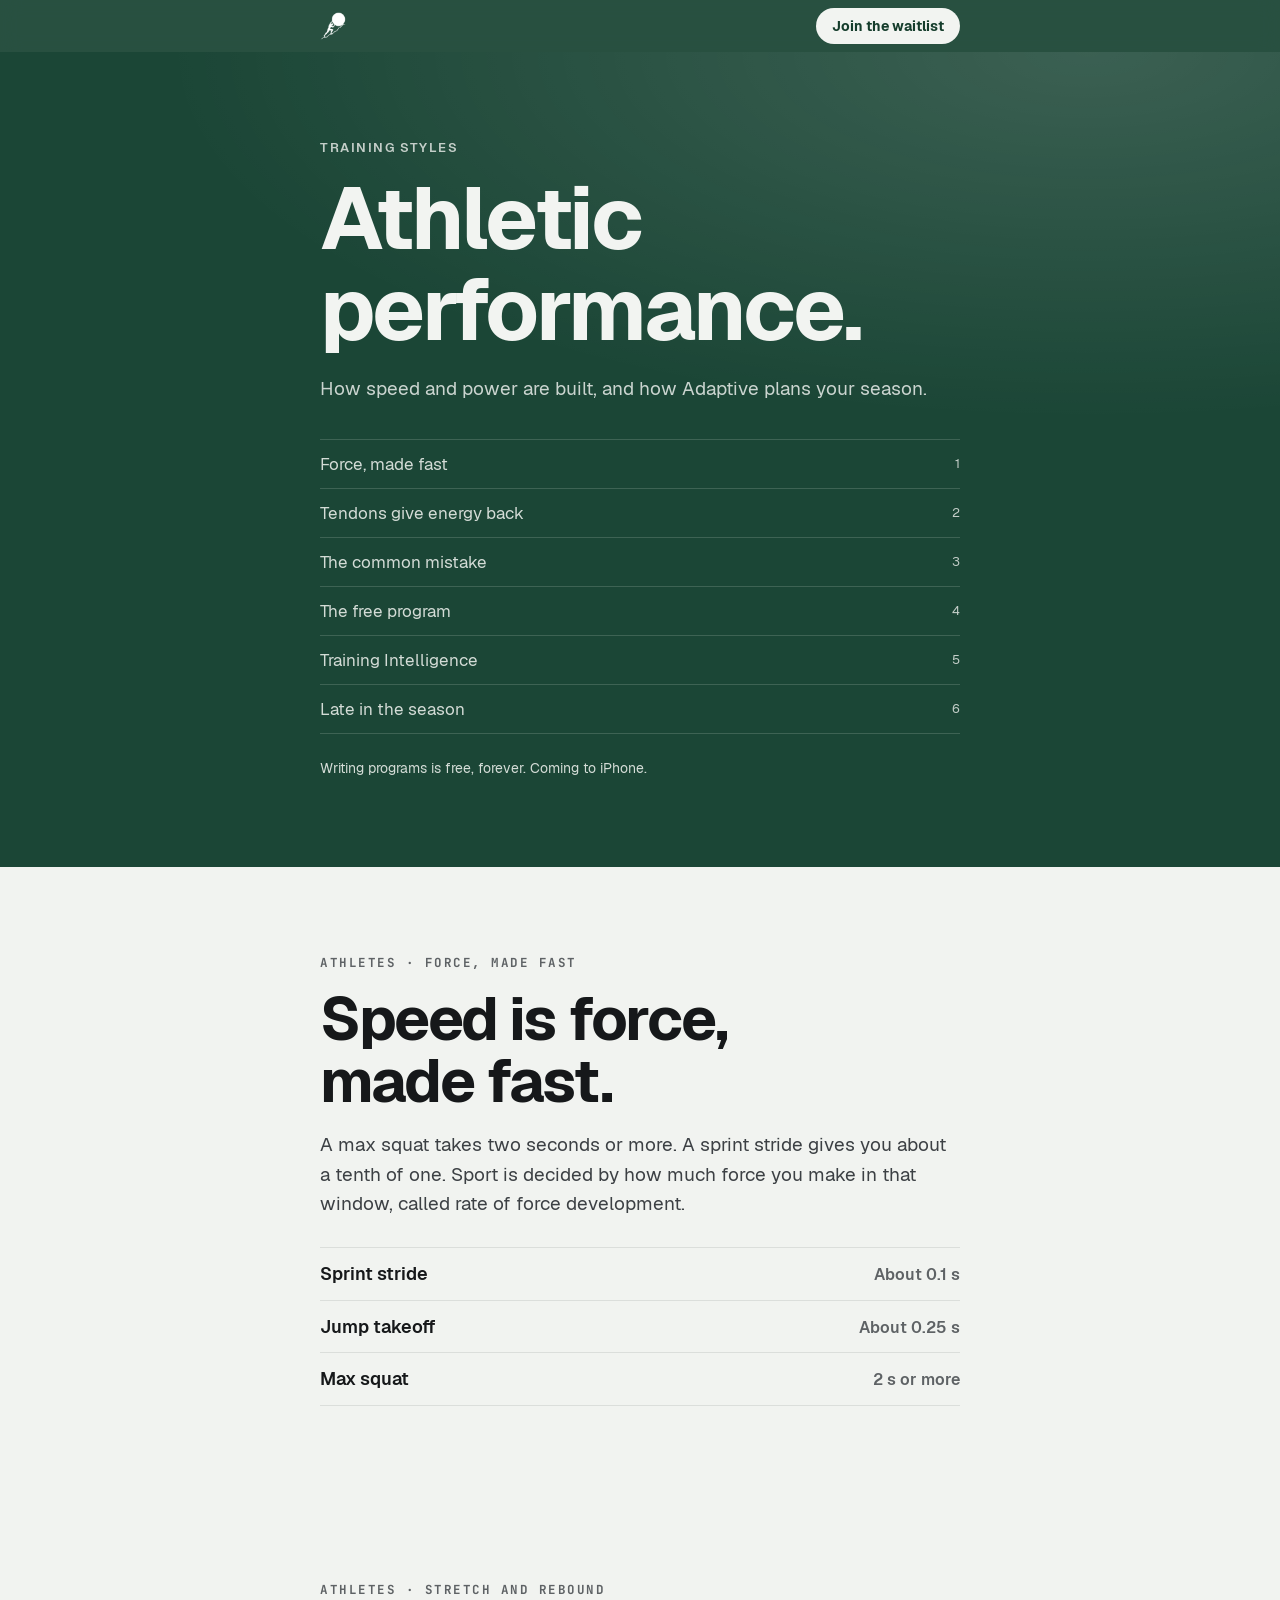
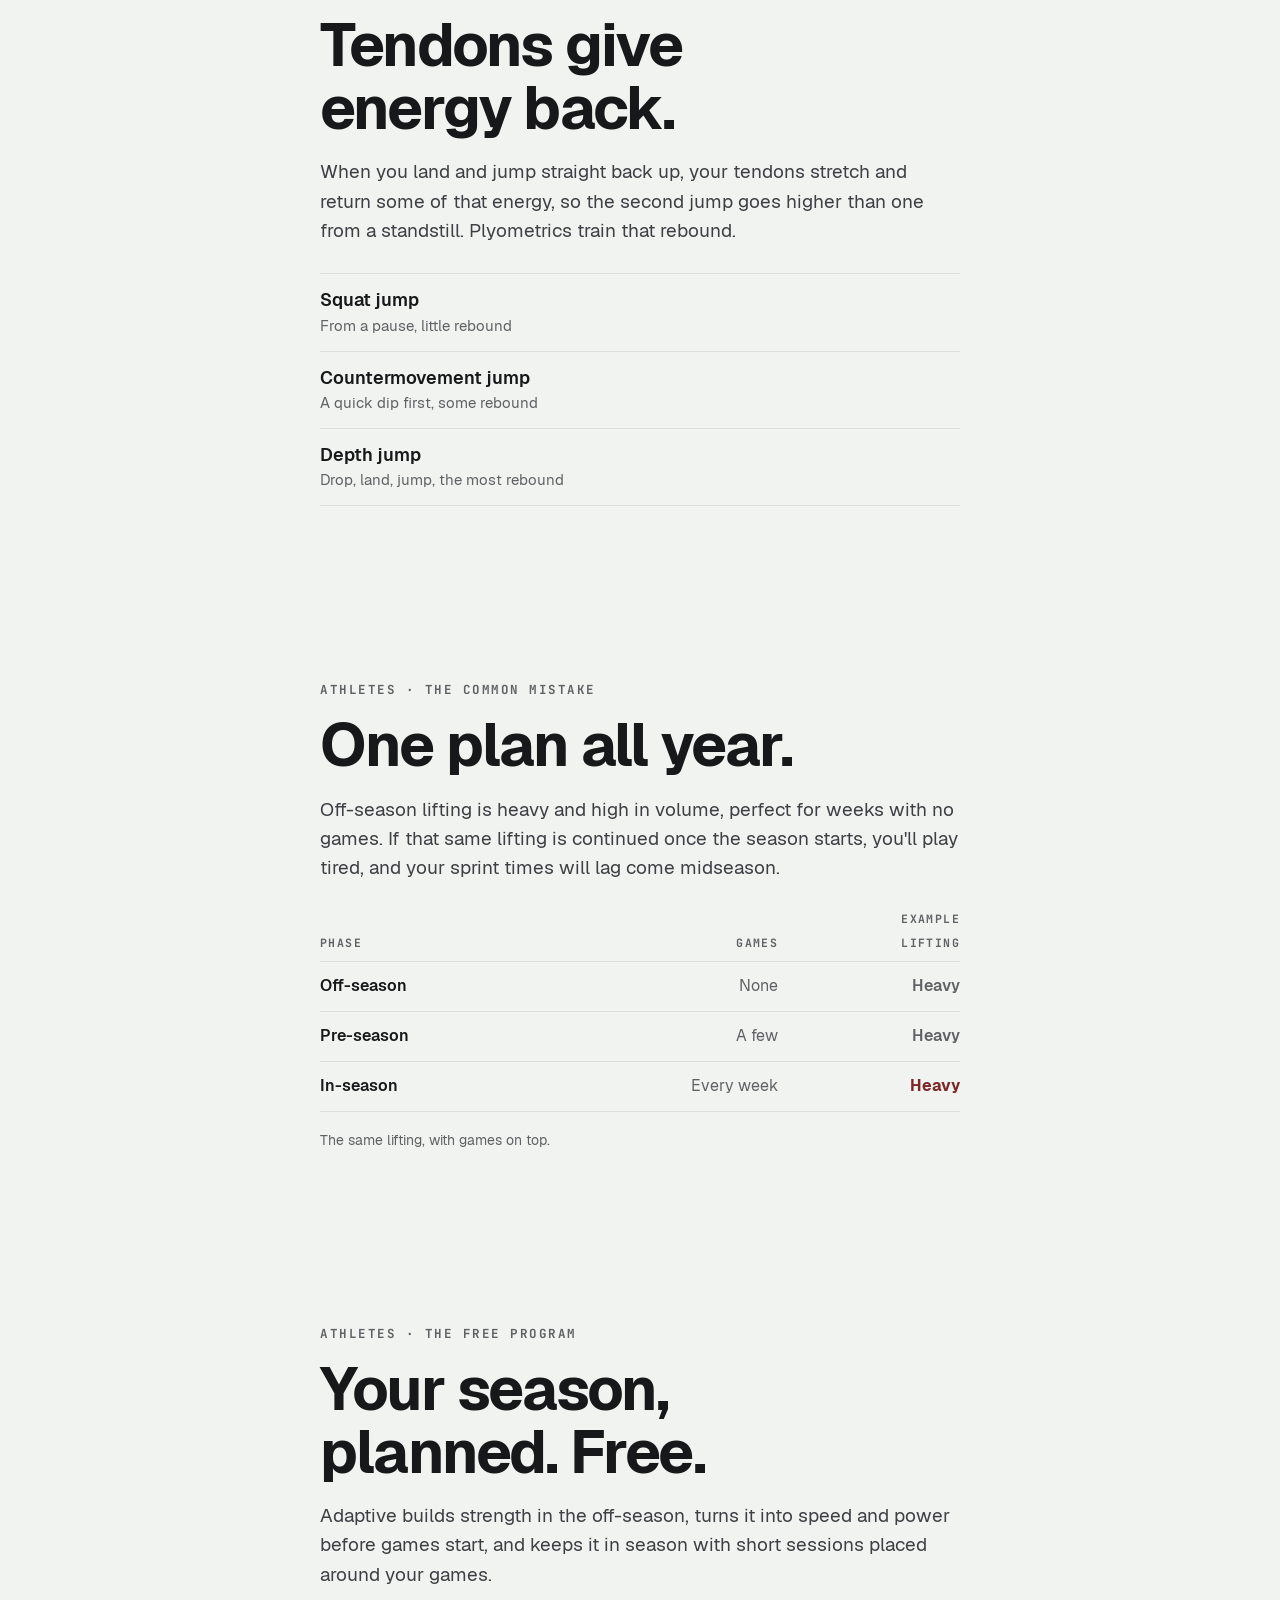
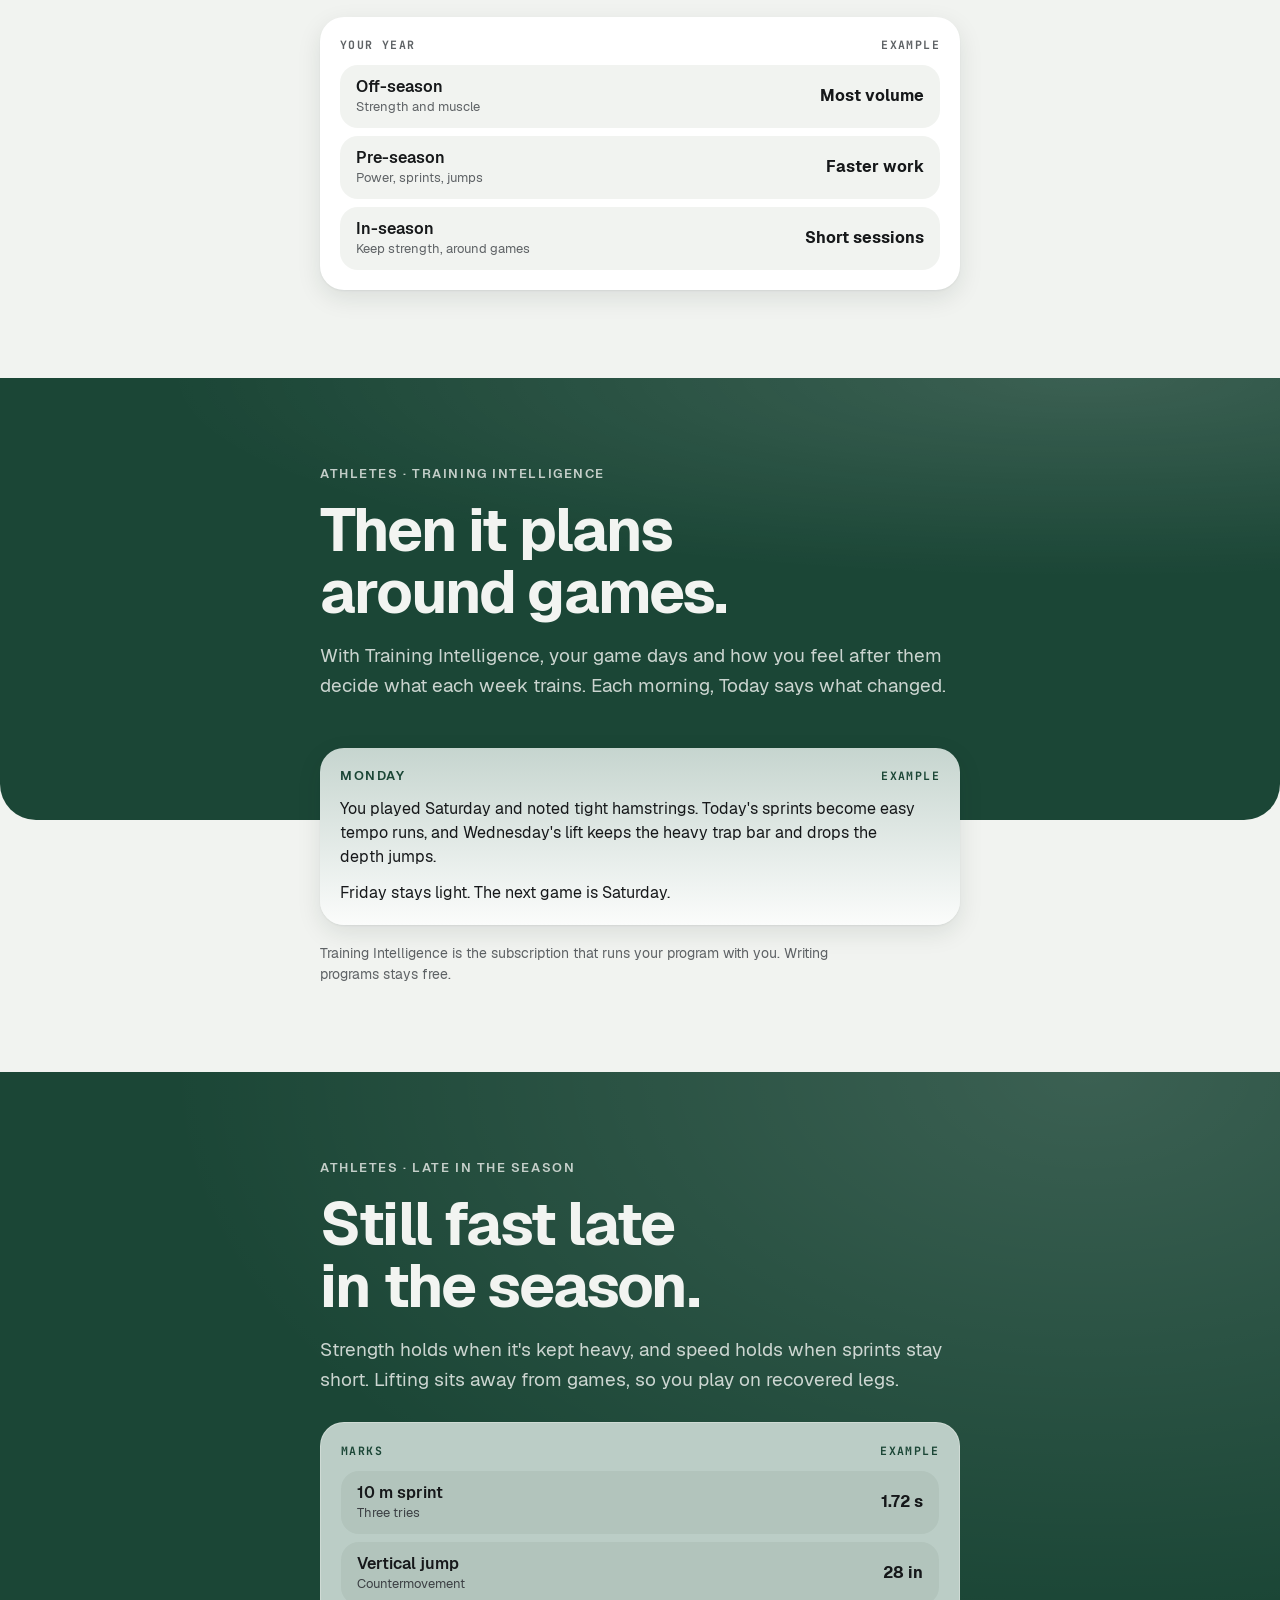
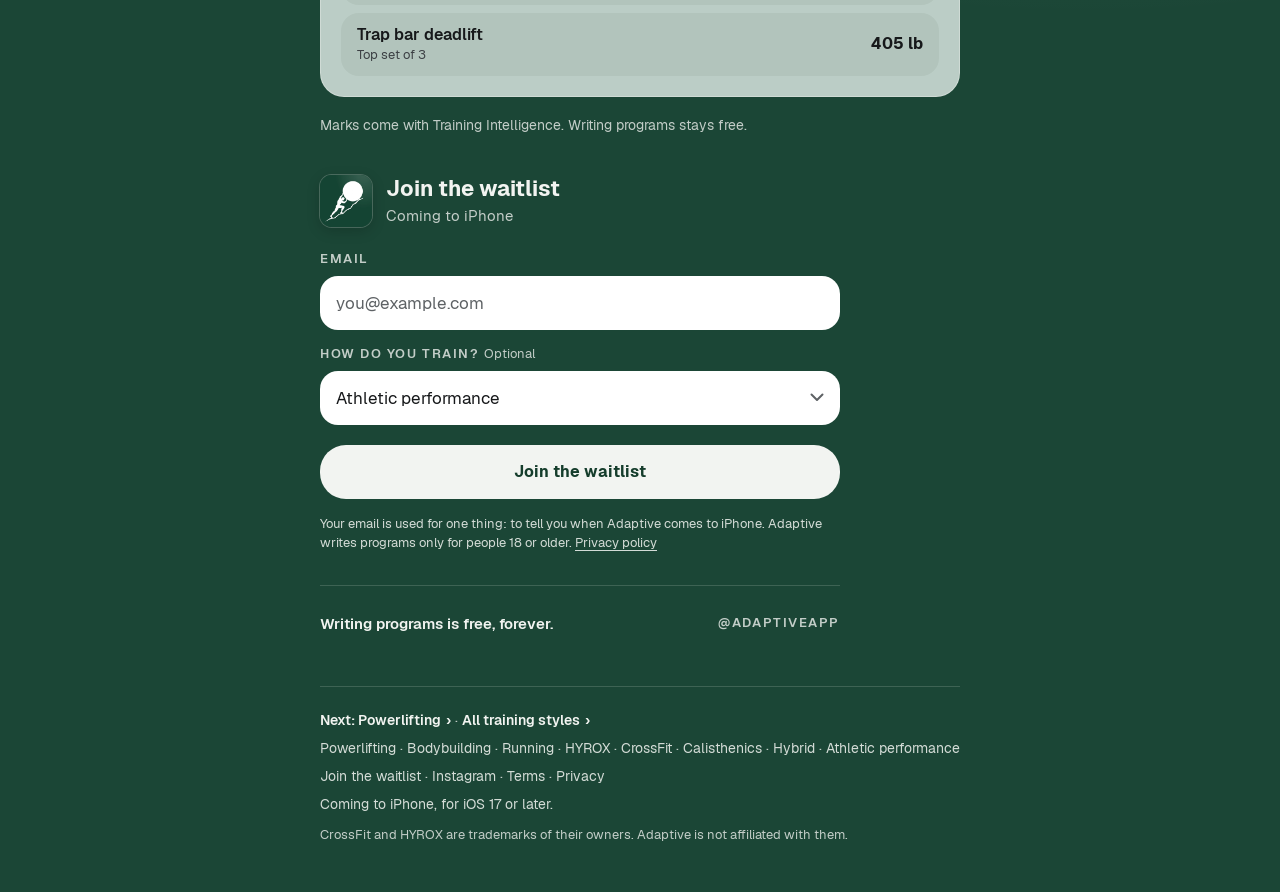
==== athletic-performance/index.html @ ba1a84c3 "Rebuild from the app repository" ====
<!doctype html>
<html lang="en">
<head>
<meta charset="utf-8">
<meta name="viewport" content="width=device-width, initial-scale=1">
<title>Athletic performance programs, written around you · Adaptive</title>
<meta name="description" content="How speed and power are built, and how Adaptive plans your season. Coming to iPhone.">
<meta name="robots" content="index,follow">
<link rel="canonical" href="https://maxcasella.github.io/adaptive/athletic-performance/">
<meta property="og:url" content="https://maxcasella.github.io/adaptive/athletic-performance/">
<meta name="theme-color" content="#1b4636">
<meta name="color-scheme" content="light">
<meta property="og:type" content="website">
<meta property="og:site_name" content="Adaptive">
<meta property="og:title" content="Athletic performance programs, written around you · Adaptive">
<meta property="og:description" content="How speed and power are built, and how Adaptive plans your season. Coming to iPhone.">
<meta property="og:image" content="https://maxcasella.github.io/adaptive/assets/og/adaptive-og.png">
<meta property="og:image:type" content="image/png">
<meta property="og:image:width" content="1200">
<meta property="og:image:height" content="630">
<meta property="og:image:alt" content="Adaptive. Elite training, built entirely around you.">
<meta name="twitter:card" content="summary_large_image">
<meta name="twitter:title" content="Athletic performance programs, written around you · Adaptive">
<meta name="twitter:description" content="How speed and power are built, and how Adaptive plans your season. Coming to iPhone.">
<meta name="twitter:image" content="https://maxcasella.github.io/adaptive/assets/og/adaptive-og.png">
<meta name="twitter:image:alt" content="Adaptive. Elite training, built entirely around you.">
<link rel="icon" href="../assets/icons/favicon.ico" sizes="32x32">
<link rel="icon" type="image/png" sizes="32x32" href="../assets/icons/favicon-32.png">
<link rel="icon" type="image/png" sizes="16x16" href="../assets/icons/favicon-16.png">
<link rel="apple-touch-icon" href="../assets/icons/apple-touch-icon.png">
<link rel="stylesheet" href="../styles.css">
<noscript><style>.wl{display:none}</style></noscript>
<script src="../form.js" defer></script>
</head>
<body class="style style-athletic-performance">
<a class="skip" href="#main">Skip to content</a>
<header class="bar"><div class="wrap bar-in"><a class="mark" href="../"><img src="../assets/logo/adaptive-mark-white.png" width="26" height="28" alt="Adaptive"></a><a class="pill-cta" data-cta href="#join">Join the waitlist</a></div></header>
<main id="main">
<section class="sec green intro" id="top"><div class="wrap">
<p class="eyebrow">Training styles</p>
<h1>Athletic performance.</h1>
<p class="lede">How speed and power are built, and how Adaptive plans your season.</p>
<nav aria-label="Chapters"><ol class="chapters" role="list"><li><a href="#c1"><span>Force, made fast</span><span class="n" aria-hidden="true">1</span></a></li><li><a href="#c2"><span>Tendons give energy back</span><span class="n" aria-hidden="true">2</span></a></li><li><a href="#c3"><span>The common mistake</span><span class="n" aria-hidden="true">3</span></a></li><li><a href="#c4"><span>The free program</span><span class="n" aria-hidden="true">4</span></a></li><li><a href="#c5"><span>Training Intelligence</span><span class="n" aria-hidden="true">5</span></a></li><li><a href="#c6"><span>Late in the season</span><span class="n" aria-hidden="true">6</span></a></li></ol></nav>
<p class="intro-free">Writing programs is free, forever. <span data-prelaunch>Coming to iPhone.</span></p>
</div></section>
<section class="sec field" id="c1"><div class="wrap"><p class="eyebrow">Athletes · Force, made fast</p>
<h2>Speed is force, made fast.</h2>
<p class="body">A max squat takes two seconds or more. A sprint stride gives you about a tenth of one. Sport is decided by how much force you make in that window, called rate of force development.</p>
<dl class="pairs"><div><dt>Sprint stride</dt><dd>About 0.1 s</dd></div><div><dt>Jump takeoff</dt><dd>About 0.25 s</dd></div><div><dt>Max squat</dt><dd>2 s or more</dd></div></dl></div></section>
<section class="sec field" id="c2"><div class="wrap"><p class="eyebrow">Athletes · Stretch and rebound</p>
<h2>Tendons give energy back.</h2>
<p class="body">When you land and jump straight back up, your tendons stretch and return some of that energy, so the second jump goes higher than one from a standstill. Plyometrics train that rebound.</p>
<ul class="ruled" role="list"><li><span class="t">Squat jump</span><span class="d">From a pause, little rebound</span></li><li><span class="t">Countermovement jump</span><span class="d">A quick dip first, some rebound</span></li><li><span class="t">Depth jump</span><span class="d">Drop, land, jump, the most rebound</span></li></ul></div></section>
<section class="sec field" id="c3"><div class="wrap"><p class="eyebrow">Athletes · The common mistake</p>
<h2>One plan all year.</h2>
<p class="body">Off-season lifting is heavy and high in volume, perfect for weeks with no games. If that same lifting is continued once the season starts, you&#x27;ll play tired, and your sprint times will lag come midseason.</p>
<div class="tagged"><div class="card-head"><span></span><span class="tag">Example</span></div><div class="table-wrap"><table class="rt"><thead><tr><th scope="col">Phase</th><th scope="col">Games</th><th scope="col">Lifting</th></tr></thead><tbody><tr><td>Off-season</td><td>None</td><td>Heavy</td></tr><tr><td>Pre-season</td><td>A few</td><td>Heavy</td></tr><tr><td>In-season</td><td>Every week</td><td><b class="r">Heavy</b></td></tr></tbody></table></div></div><p class="foot">The same lifting, with games on top.</p></div></section>
<section class="sec field" id="c4"><div class="wrap"><p class="eyebrow">Athletes · The free program</p>
<h2>Your season, planned. Free.</h2>
<p class="body">Adaptive builds strength in the off-season, turns it into speed and power before games start, and keeps it in season with short sessions placed around your games.</p>
<div class="card"><div class="card-head"><p class="label">Your year</p><span class="tag">Example</span></div><ul class="rows" role="list"><li class="row"><span class="rl"><span class="t">Off-season</span><span class="s">Strength and muscle</span></span><span class="rr"><span class="v">Most volume</span></span></li><li class="row"><span class="rl"><span class="t">Pre-season</span><span class="s">Power, sprints, jumps</span></span><span class="rr"><span class="v">Faster work</span></span></li><li class="row"><span class="rl"><span class="t">In-season</span><span class="s">Keep strength, around games</span></span><span class="rr"><span class="v">Short sessions</span></span></li></ul></div></div></section>
<section class="sec panel" id="c5"><div class="panel-top green"><div class="wrap"><p class="eyebrow">Athletes · Training Intelligence</p>
<h2>Then it plans around games.</h2>
<p class="body">With Training Intelligence, your game days and how you feel after them decide what each week trains. Each morning, Today says what changed.</p></div></div><div class="wrap"><div class="card memo straddle"><div class="card-head"><p class="day">Monday</p><span class="tag">Example</span></div><p>You played Saturday and noted tight hamstrings. Today&#x27;s sprints become easy tempo runs, and Wednesday&#x27;s lift keeps the heavy trap bar and drops the depth jumps.</p><p>Friday stays light. The next game is Saturday.</p></div><p class="foot">Training Intelligence is the subscription that runs your program with you. Writing programs stays free.</p></div></section>
<section class="sec green last" id="c6"><div class="wrap"><p class="eyebrow">Athletes · Late in the season</p>
<h2>Still fast late in the season.</h2>
<p class="body">Strength holds when it&#x27;s kept heavy, and speed holds when sprints stay short. Lifting sits away from games, so you play on recovered legs.</p>
<div class="card sage"><div class="card-head"><p class="label">Marks</p><span class="tag">Example</span></div><ul class="rows" role="list"><li class="row"><span class="rl"><span class="t">10 m sprint</span><span class="s">Three tries</span></span><span class="rr"><span class="v">1.72 s</span></span></li><li class="row"><span class="rl"><span class="t">Vertical jump</span><span class="s">Countermovement</span></span><span class="rr"><span class="v">28 in</span></span></li><li class="row"><span class="rl"><span class="t">Trap bar deadlift</span><span class="s">Top set of 3</span></span><span class="rr"><span class="v">405 lb</span></span></li></ul></div><p class="foot">Marks come with Training Intelligence. Writing programs stays free.</p>
<div class="join" id="join" data-join>
<div class="join-head" data-prelaunch><img src="../assets/icons/apple-touch-icon.png" width="52" height="52" alt="" class="app-icon" loading="lazy" decoding="async"><div><h3 class="join-title" id="wl-title">Join the waitlist</h3><p class="join-sub">Coming to iPhone</p></div></div><form class="wl" data-waitlist method="post" novalidate aria-labelledby="wl-title">
<div class="fld"><label for="wl-email">Email</label>
<input id="wl-email" name="email" type="email" required autocomplete="email" inputmode="email" autocapitalize="off" autocorrect="off" spellcheck="false" maxlength="254" enterkeyhint="go" placeholder="you@example.com" aria-describedby="wl-msg"></div>
<div class="fld"><label for="wl-style">How do you train? <span class="opt">Optional</span></label>
<select id="wl-style" name="style"><option value="">Pick one</option><option value="powerlifting">Powerlifting</option><option value="bodybuilding">Bodybuilding</option><option value="running">Running</option><option value="hyrox">HYROX</option><option value="crossfit">CrossFit</option><option value="calisthenics">Calisthenics</option><option value="hybrid">Hybrid</option><option value="athletic" selected>Athletic performance</option><option value="other">Something else</option></select></div>
<div class="hp" aria-hidden="true"><label for="wl-website">Leave this empty</label><input id="wl-website" name="website" type="text" tabindex="-1" autocomplete="off"></div>
<button type="submit" class="btn" disabled>Join the waitlist</button>
<p class="wl-msg" id="wl-msg" role="status" aria-live="polite" data-msg></p>
<p class="fine">Your email is used for one thing: to tell you when Adaptive comes to iPhone. Adaptive writes programs only for people 18 or older. <a href="https://maxcasella.github.io/adaptive-legal/privacy.html#the-waitlist">Privacy policy</a></p>
</form>
<noscript><p class="fine nojs">The waitlist needs JavaScript. Turn it on and reload to join.</p></noscript>
<div class="joined" data-joined hidden>
<h3 tabindex="-1">You&#x27;re on the waitlist.</h3>
<p>Adaptive will email <span data-joined-email></span> when it comes to iPhone.</p>
<button type="button" class="linkish" data-again>Use a different address</button>
<p>Follow along on Instagram, <a href="https://www.instagram.com/adaptiveapp/">@adaptiveapp</a>.</p>
</div>
<div class="join-close"><p>Writing programs is free, forever.</p><a href="https://www.instagram.com/adaptiveapp/">@adaptiveapp</a></div>
</div>
</div></section>
</main>
<footer class="site-foot"><div class="wrap"><p class="next"><a href="../powerlifting/">Next: Powerlifting <span class="chev" aria-hidden="true">›</span></a><span class="sep" aria-hidden="true"> · </span><a href="../#styles">All training styles <span class="chev" aria-hidden="true">›</span></a></p>
<nav aria-label="Training styles"><p><a href="../powerlifting/">Powerlifting</a><span class="sep" aria-hidden="true"> · </span><a href="../bodybuilding/">Bodybuilding</a><span class="sep" aria-hidden="true"> · </span><a href="../running/">Running</a><span class="sep" aria-hidden="true"> · </span><a href="../hyrox/">HYROX</a><span class="sep" aria-hidden="true"> · </span><a href="../crossfit/">CrossFit</a><span class="sep" aria-hidden="true"> · </span><a href="../calisthenics/">Calisthenics</a><span class="sep" aria-hidden="true"> · </span><a href="../hybrid/">Hybrid</a><span class="sep" aria-hidden="true"> · </span><a href="../athletic-performance/">Athletic performance</a></p></nav>
<p><a data-cta href="../waitlist/">Join the waitlist</a><span class="sep" aria-hidden="true"> · </span><a href="https://www.instagram.com/adaptiveapp/">Instagram</a><span class="sep" aria-hidden="true"> · </span><a href="https://maxcasella.github.io/adaptive-legal/terms.html">Terms</a><span class="sep" aria-hidden="true"> · </span><a href="https://maxcasella.github.io/adaptive-legal/privacy.html">Privacy</a></p>
<p data-prelaunch>Coming to iPhone, for iOS 17 or later.</p>
<p class="tm">CrossFit and HYROX are trademarks of their owners. Adaptive is not affiliated with them.</p></div></footer>
</body>
</html>
---- styles.css ----
/* Adaptive website. Tokens from the app's theme and the story highlights; one rule set per component. */

@font-face{font-family:"Geist";src:url("assets/fonts/Geist-Regular.woff") format("woff"),url("assets/fonts/Geist-Regular.ttf") format("truetype");font-weight:400;font-style:normal;font-display:swap}
@font-face{font-family:"Geist";src:url("assets/fonts/Geist-SemiBold.woff") format("woff"),url("assets/fonts/Geist-SemiBold.ttf") format("truetype");font-weight:600;font-style:normal;font-display:swap}
@font-face{font-family:"Geist";src:url("assets/fonts/Geist-Bold.woff") format("woff"),url("assets/fonts/Geist-Bold.ttf") format("truetype");font-weight:700;font-style:normal;font-display:swap}
@font-face{font-family:"JetBrains Mono";src:url("assets/fonts/JetBrainsMono-Bold.woff") format("woff"),url("assets/fonts/JetBrainsMono-Bold.ttf") format("truetype");font-weight:700;font-style:normal;font-display:swap}

:root{
  --green:#1b4636; --green-pressed:#153d2c; --green-pill-ink:#123d2c;
  --field:#f1f3f0; --card:#ffffff; --row:#f1f3f0;
  --ink-1:#16181a; --ink-2:#3c4044; --ink-3:#5e6265;
  --ink-4:#8a8f94;
  --ink-4-text:#7f8489;
  --red:#7a2828; --sage:#a9c2b4; --sage-card:#bbcdc6; --sage-row:#b2c4bc;
  --on-green:#f2f4f1; --on-green-sub:rgba(242,244,241,.86); --on-green-body:rgba(242,244,241,.82);
  --on-green-muted:rgba(242,244,241,.78); --rule-on-green:rgba(242,244,241,.16); --meter-off:rgba(242,244,241,.28);
  --rule:rgba(23,40,32,.10);
  --pill-sage:#cad4ce; --pill-sage-ink:#123d2c; --pill-gray:#dbdedb; --pill-gray-ink:#2c3034;
  --bar-gray:#d1d4d2; --stub:#e7e9e8; --memo-top:#c6d5cf; --memo-bottom:#fbfcfb;
  --shadow-card:0 1px 2px rgba(23,40,32,.06),0 8px 24px rgba(23,40,32,.10);
  --shadow-cta:0 6px 18px rgba(27,70,54,.35);
  --glow:radial-gradient(120% 75% at 85% 0%,rgba(255,255,255,.14) 0%,rgba(255,255,255,0) 60%);
  --font-sans:"Geist",ui-sans-serif,system-ui,-apple-system,"Helvetica Neue",Arial,sans-serif;
  --font-mono:"JetBrains Mono",ui-monospace,"SF Mono",Menlo,Consolas,monospace;
  --r-card:24px; --r-row:18px; --r-pill:15px; --r-btn:26px; --r-panel:36px; --r-tile:16px; --r-style:22px;
}

/* Base */
*,*::before,*::after{box-sizing:border-box}
html{background:var(--green);-webkit-text-size-adjust:100%;text-size-adjust:100%;scroll-padding-top:64px}
@media (prefers-reduced-motion:no-preference){html{scroll-behavior:smooth}}
body{margin:0;background:var(--field);color:var(--ink-2);font:400 17px/1.55 var(--font-sans);-webkit-font-smoothing:antialiased;-moz-osx-font-smoothing:grayscale}
img{display:block;max-width:100%;height:auto}
h1,h2,h3,p,ul,ol,dl,dd,figure{margin:0}
ul,ol{padding:0;list-style:none}
a{color:inherit;text-underline-offset:3px}
b,strong{font-weight:700}
button,input,select{font:inherit}
[hidden]{display:none !important}
:focus-visible{outline:2px solid var(--green);outline-offset:2px}
.green :focus-visible,.bar :focus-visible,.site-foot :focus-visible{outline-color:var(--on-green)}
.sr-only{position:absolute;width:1px;height:1px;padding:0;margin:-1px;overflow:hidden;clip:rect(0,0,0,0);white-space:nowrap;border:0}
.skip{position:absolute;left:12px;top:-60px;z-index:20;background:var(--on-green);color:var(--green-pressed);padding:10px 14px;border-radius:12px;font-weight:700;text-decoration:none}
.skip:focus{top:8px}
.wrap{max-width:680px;margin:0 auto;padding:0 20px}

/* Sections */
.sec{padding:56px 0}
.green{background:var(--glow),var(--green);color:var(--on-green)}
.field{background:var(--field)}
@media (min-width:900px){.sec{padding:88px 0}body{font-size:19px}}

/* Type */
h1{font:700 clamp(36px,11vw,88px)/1.04 var(--font-sans);letter-spacing:-.03em;color:var(--ink-1);text-wrap:balance;overflow-wrap:break-word}
h2,.closer{font:700 clamp(32px,8.6vw,60px)/1.04 var(--font-sans);letter-spacing:-.03em;color:var(--ink-1);text-wrap:balance;overflow-wrap:break-word}
.green h1,.green h2{color:var(--on-green)}
.eyebrow{display:block;font:700 12.5px/1.3 var(--font-mono);letter-spacing:.12em;text-transform:uppercase;color:var(--ink-3);margin-bottom:16px;text-wrap:balance}
.green .eyebrow{font:600 13px/1.3 var(--font-sans);letter-spacing:.12em;color:var(--on-green-muted)}
.body,.lede{max-width:34em;margin-top:18px;color:var(--ink-2);text-wrap:pretty}
.row .s,.ruled .d,.foot,.card-note,.memo p{text-wrap:pretty}
.green .body,.green .lede{color:var(--on-green-body)}
.panel-sub{margin-top:14px;font:600 clamp(18px,4.8vw,22px)/1.35 var(--font-sans);color:var(--on-green-sub)}
.foot{margin-top:18px;max-width:40em;font-size:14px;line-height:1.45;color:var(--ink-3)}
.foot + .foot{margin-top:8px}
.green .foot{color:var(--on-green-muted)}
.mute{color:var(--ink-4-text)}
.green .mute{color:var(--on-green-muted)}
.label{font:700 11.5px/1.35 var(--font-mono);letter-spacing:.12em;text-transform:uppercase;color:var(--ink-3);text-wrap:balance}
.label.sub{margin:16px 0 8px}
.chev{display:inline-block;margin-left:2px}

/* 1. Sticky bar */
.bar{position:sticky;top:0;z-index:10;height:52px;background:rgba(27,70,54,.94);-webkit-backdrop-filter:saturate(140%) blur(10px);backdrop-filter:saturate(140%) blur(10px);color:var(--on-green)}
.bar-in{height:100%;display:flex;align-items:center;justify-content:space-between}
.mark{display:inline-flex;align-items:center;min-height:44px;min-width:44px}
.mark img{height:28px;width:auto}
.pill-cta{display:inline-flex;align-items:center;height:36px;padding:0 16px;border-radius:18px;background:var(--on-green);color:var(--green-pressed);font:700 14px/1 var(--font-sans);text-decoration:none;white-space:nowrap}
.pill-cta:hover{background:#e3e8e4}
.pill-cta{transition:opacity .2s,visibility .2s}
.pill-cta.away{opacity:0;visibility:hidden}

/* 4. Hero and style intros */
.hero h1,.intro h1{margin-top:4px}
.meter{display:flex;gap:6px;margin-top:28px}
.meter i{flex:1;height:6px;border-radius:3px;background:var(--meter-off)}
.meter i:first-child{background:var(--on-green)}
.hero .lede{margin-top:24px}
.cta-row{display:flex;flex-wrap:wrap;align-items:center;gap:14px 18px;margin-top:28px}
.cta-note{font:600 15px/1.3 var(--font-sans);color:var(--on-green-muted)}
@media (min-width:420px){.cta-row .btn{width:auto;padding:0 32px}}
.intro-free{margin-top:24px;font-size:14px;line-height:1.5;color:var(--on-green-sub)}

/* 6. Chapter list */
.chapters{margin-top:36px;border-top:1px solid var(--rule-on-green)}
.chapters li{border-bottom:1px solid var(--rule-on-green)}
.chapters a{display:flex;align-items:center;justify-content:space-between;gap:16px;min-height:48px;padding:6px 0;text-decoration:none;color:var(--on-green-sub);font-size:17px;line-height:1.3}
.chapters a:hover span:first-child{text-decoration:underline}
.chapters .n{font-size:13px;color:var(--on-green-muted)}

/* 7. Panel */
.sec.panel{padding:0 0 56px;background:var(--field)}
.panel-top{border-radius:0 0 28px 28px;padding:56px 0 104px}
@media (min-width:600px){.panel-top{border-radius:0 0 36px 36px}}
@media (min-width:900px){.panel-top{padding:88px 0 120px}.sec.panel{padding-bottom:88px}}
.straddle{margin-top:-72px !important;position:relative}

/* 8. Screenshot frame */
.panel-top.has-phone{padding-bottom:0;overflow:hidden}
.phone-crop{height:380px;margin-top:32px;overflow:hidden}
.phone-crop img{width:300px;margin:0 auto;-webkit-mask-image:linear-gradient(90deg,transparent,#000 7%,#000 93%,transparent),linear-gradient(transparent,#000 3%);-webkit-mask-composite:source-in;mask-image:linear-gradient(90deg,transparent,#000 7%,#000 93%,transparent),linear-gradient(transparent,#000 3%);mask-composite:intersect}
@media (min-width:900px){.phone-crop{height:460px}.phone-crop img{width:360px}}

/* 9. Ruled list */
.ruled{margin-top:28px;border-top:1px solid var(--rule)}
.ruled li{padding:14px 0;border-bottom:1px solid var(--rule)}
.ruled .t{display:block;font:600 18px/1.3 var(--font-sans);color:var(--ink-1)}
.ruled .d{display:block;margin-top:3px;font-size:15px;line-height:1.45;color:var(--ink-3)}

/* 10. Ruled pairs */
.intake{margin-top:28px}
.intake .card-head{margin-bottom:10px}
.pairs{margin-top:28px;border-top:1px solid var(--rule)}
.intake .pairs{margin-top:0}
.pairs div{display:flex;flex-wrap:wrap;align-items:baseline;justify-content:space-between;gap:4px 16px;padding:14px 0;border-bottom:1px solid var(--rule)}
.pairs dt{font:600 18px/1.3 var(--font-sans);color:var(--ink-1)}
.pairs dd{margin-left:auto;font:600 16px/1.3 var(--font-sans);color:var(--ink-3);text-align:right}
.pairs .r{color:var(--red)}
.big{margin-top:8px;border-top:1px solid var(--rule)}
.big li{display:flex;flex-wrap:wrap;align-items:baseline;justify-content:space-between;gap:0 16px;padding:14px 0;border-bottom:1px solid var(--rule);font:700 clamp(22px,6vw,40px)/1.15 var(--font-sans);letter-spacing:-.02em}
.big .l{color:var(--ink-1)}
.big .m{margin-left:auto;color:var(--ink-4-text);text-align:right}
.however .body{margin-top:28px}

/* 11. Ruled table */
.tagged{margin-top:28px}
.tagged .card-head{margin-bottom:10px}
.tagged .table-wrap,.tagged .pairs{margin-top:0}
.table-wrap{margin-top:28px}
.rt{width:100%;border-collapse:collapse;font-size:16px;line-height:1.3}
.rt th{padding:0 0 10px;border-bottom:1px solid var(--rule);font:700 11.5px/1.3 var(--font-mono);letter-spacing:.12em;text-transform:uppercase;color:var(--ink-3);text-align:left;vertical-align:bottom}
.rt td{padding:14px 0;border-bottom:1px solid var(--rule);vertical-align:baseline}
.rt td:first-child{font-weight:600;color:var(--ink-1)}
.rt td:nth-child(2),.rt th:nth-child(2){text-align:right;color:var(--ink-3);padding-left:12px}
.rt td:last-child,.rt th:last-child{text-align:right;padding-left:16px;white-space:nowrap}
.rt td:last-child{font-weight:600;color:var(--ink-3)}
.rt .r{color:var(--red)}

/* 12. Data card */
.card{margin-top:28px;padding:16px;border-radius:var(--r-card);background:var(--card);box-shadow:var(--shadow-card);color:var(--ink-1)}
.card + .card{margin-top:14px}
@media (min-width:600px){.card{padding:20px}}
.card-head{display:flex;align-items:baseline;justify-content:space-between;gap:12px;margin-bottom:12px}
.tag{flex-shrink:0;font:700 11.5px/1.35 var(--font-mono);letter-spacing:.12em;text-transform:uppercase;color:var(--ink-3)}
.tag-text{font:400 13px/1.35 var(--font-sans);letter-spacing:0;text-transform:none}
.label-link{text-decoration:none;min-height:24px}
.label-link:hover{text-decoration:underline}
.rows{display:grid;gap:8px}
.row{display:flex;align-items:center;justify-content:space-between;gap:12px;min-height:60px;padding:12px 16px;border-radius:var(--r-row);background:var(--row)}
.rl,.rr{display:flex;flex-direction:column;min-width:0}
.rr{flex-shrink:0;align-items:flex-end;text-align:right}
.row .t{font:600 16px/1.3 var(--font-sans);color:var(--ink-1)}
.row .s{font-size:13px;line-height:1.4;color:var(--ink-3)}
.row .v{font:700 16px/1.3 var(--font-sans);color:var(--ink-1);white-space:nowrap}
.row .d{font-size:13px;line-height:1.4;color:var(--ink-3);white-space:nowrap}
.g{color:var(--green)}
.r{color:var(--red)}
.d .g{font-weight:700}
.card-note{margin-top:10px;font-size:14px;line-height:1.45;color:var(--ink-3)}
.card-title{font:700 22px/1.2 var(--font-sans);color:var(--ink-1)}
.card-title-sub{margin:2px 0 14px;font-size:14px;color:var(--ink-3)}
.note-box{margin-top:12px;padding:12px 14px;border-radius:14px;background:#e9ebe9;font-size:14px;line-height:1.45;color:var(--ink-2)}
.actions{display:flex;justify-content:space-between;gap:12px;margin-top:14px;font:600 15px/1.3 var(--font-sans);color:var(--ink-3)}
.hair{height:0;margin:16px 0;border:0;border-top:1px solid var(--rule)}
.review .pills{display:flex;flex-wrap:wrap;gap:6px}
.topset{font:700 18px/1.3 var(--font-sans);color:var(--ink-1)}
.words{padding:14px;border-radius:var(--r-row);background:var(--row);font-size:15px;line-height:1.45;color:var(--ink-3)}
.words.ink{color:var(--ink-1)}
.stats{display:grid;grid-template-columns:repeat(3,1fr);gap:8px}
.stats div:nth-child(2){text-align:center}
.stats div:last-child{text-align:right}
.stat{margin-top:4px;font:700 22px/1.2 var(--font-sans);color:var(--ink-1)}
.ask{margin:18px 0 10px;font:600 16px/1.3 var(--font-sans);color:var(--ink-1)}
.ti-line{margin-top:18px;max-width:34em;font:600 17px/1.45 var(--font-sans);color:var(--on-green)}

/* 13. Sage card */
.card.sage{background:var(--sage-card);border:1px solid rgba(242,244,241,.35);box-shadow:none}
.card.sage .row{background:var(--sage-row)}
.card.sage .label,.card.sage .tag{color:var(--green)}
.card.sage .s,.card.sage .d{color:var(--ink-2)}

/* 14. Memo card */
.card.memo{background:linear-gradient(var(--memo-top),var(--memo-bottom))}
.memo .day{font:600 13px/1.3 var(--font-sans);letter-spacing:.12em;text-transform:uppercase;color:var(--green)}
.memo .tag{color:var(--green)}
.memo p:not(.day){font-size:16px;line-height:1.5;color:var(--ink-1)}
.memo p + p{margin-top:12px}

/* 15. Pills */
.pill{display:inline-flex;align-items:center;height:27px;padding:0 12px;border-radius:var(--r-pill);font:600 13px/1 var(--font-sans);white-space:nowrap}
.pill.sage{background:var(--pill-sage);color:var(--pill-sage-ink)}
.pill.gray{background:var(--pill-gray);color:var(--pill-gray-ink)}
.pill.on{background:var(--green);color:var(--on-green)}
.day-row .dy{flex:0 0 44px;font:700 16px/1.3 var(--font-sans);color:var(--ink-1)}
.day-row .t{flex:1;font-weight:400}

/* 16. Bars */
.bars{--max:100;display:flex;align-items:flex-end;gap:4px;height:120px}
.bars i{flex:1;height:calc(var(--h) / var(--max) * 100%);border-radius:4px 4px 0 0;background:var(--bar-gray)}
.bars i.k{background:var(--green)}
.bars i.s{background:var(--sage)}
@media (max-width:399px){.bars{height:100px}}
.bars-cap{display:grid;grid-template-columns:1fr auto 1fr;gap:8px;margin-top:8px;font-size:12px;line-height:1.3;color:var(--ink-3)}
.bars-cap span:nth-child(2){text-align:center}
.bars-cap span:last-child{text-align:right}
.bars-cap .g{font-weight:600}

/* 17. Set bars */
.setbars{display:grid;gap:10px}
.setbars li{display:grid;grid-template-columns:96px 1fr 26px;align-items:center;gap:12px}
.setbars .nm{font-size:15px;color:var(--ink-1)}
.setbars .track{height:8px;border-radius:4px;background:var(--stub);overflow:hidden}
.setbars .track i{display:block;height:100%;width:calc(var(--n) / 20 * 100%);border-radius:4px;background:var(--green)}
.setbars b{text-align:right;color:var(--ink-1)}

/* 18. Week rows */
.weekrow + .weekrow{margin-top:16px;padding-top:16px;border-top:1px solid var(--rule)}
.wr-head{display:flex;align-items:baseline;justify-content:space-between;gap:12px}
.wr-v{font:700 16px/1.3 var(--font-sans);white-space:nowrap}
.wr-bars,.wr-days{display:grid;grid-template-columns:repeat(7,1fr);gap:6px}
.wr-bars{height:64px;align-items:end;margin-top:12px}
.wr-bars i{display:block;border-radius:4px 4px 0 0;background:var(--green)}
.wr-bars .tall{height:100%}
.wr-bars .half{height:55%}
.wr-bars .stub{height:8%;background:var(--stub)}
.wr-days{margin-top:6px;font-size:12px;color:var(--ink-3);text-align:center}

/* 19. Station grid */
.stations{display:grid;grid-template-columns:1fr 1fr;column-gap:20px;margin-top:28px;border-top:1px solid var(--rule)}
.stations li{display:grid;grid-template-columns:18px 1fr;align-content:start;padding:12px 0;border-bottom:1px solid var(--rule)}
.stations .num{grid-row:span 2;padding-top:3px;font-size:12px;color:var(--ink-3)}
.stations .nm{font:600 16px/1.3 var(--font-sans);color:var(--ink-1)}
.stations .dist{font-size:14px;color:var(--ink-3)}
.stations .faded .nm{font-weight:400;color:var(--ink-3)}

/* 21. Style cards */
.style-grid{display:grid;gap:12px;margin-top:28px}
@media (min-width:760px){.style-grid{grid-template-columns:1fr 1fr}}
.style-card{display:grid;grid-template-columns:56px 1fr auto;align-items:center;gap:14px;min-height:80px;height:100%;padding:12px 14px 12px 12px;border-radius:var(--r-style);background:var(--card);box-shadow:var(--shadow-card);text-decoration:none}
.style-card img{width:56px;height:56px;border-radius:var(--r-tile)}
.sc-text{display:flex;flex-direction:column;min-width:0}
.style-card .nm{font:700 19px/1.2 var(--font-sans);color:var(--ink-1)}
.style-card .in{margin-top:3px;font-size:14px;line-height:1.4;color:var(--ink-3)}
.style-card .chev{font-size:24px;line-height:1;color:var(--ink-3)}
.style-card:hover .nm{text-decoration:underline}

/* Four jobs */
.jobs{display:grid;gap:8px;margin-top:28px}
.job{display:grid;grid-template-columns:22px 1fr auto;align-items:center;gap:12px;padding:16px;border-radius:22px;background:var(--card);box-shadow:var(--shadow-card)}
.jn{font:700 20px/1 var(--font-sans);color:var(--ink-4)}
.jt{display:flex;flex-direction:column;min-width:0}
.job .t{font:700 17px/1.3 var(--font-sans);color:var(--ink-1)}
.job .s{margin-top:2px;font-size:14px;line-height:1.4;color:var(--ink-3)}
.jv{font:700 18px/1 var(--font-sans);color:var(--ink-1);white-space:nowrap}
.jv .was{margin-right:2px;font:400 13px/1 var(--font-sans);color:var(--ink-3)}
.ti-row{margin-top:28px;padding-top:20px;border-top:1px solid var(--rule)}
.ti-row .card-head{margin-bottom:0}
.ti-row-sub{margin-top:4px;font-size:16px;line-height:1.35;color:var(--ink-2)}
.closer{margin-top:40px}
.closer .mute{display:block}

/* 22. Buttons */
.btn{display:flex;align-items:center;justify-content:center;width:100%;max-width:420px;height:54px;padding:0 24px;border:0;border-radius:var(--r-btn);background:var(--green);color:var(--on-green);box-shadow:var(--shadow-cta);font:700 16px/1 var(--font-sans);text-decoration:none;cursor:pointer;-webkit-tap-highlight-color:transparent}
.btn:hover{background:var(--green-pressed)}
.green .btn{background:var(--on-green);color:var(--green-pressed);box-shadow:none}
.green .btn:hover{background:#e3e8e4}
.btn:disabled{cursor:progress;opacity:.75}

/* 23. Join block and form */
.join{max-width:520px;margin-top:40px}
.join-head{display:flex;align-items:center;gap:14px;margin-bottom:24px}
.app-icon{width:52px;height:52px;border-radius:22.4%;box-shadow:0 0 0 1px rgba(242,244,241,.22),0 4px 14px rgba(0,0,0,.18)}
.join-title{font:700 22px/1.2 var(--font-sans);color:var(--on-green)}
.join-sub{margin-top:2px;font-size:15px;color:var(--on-green-muted)}
.fld + .fld{margin-top:16px}
.wl label{display:block;margin-bottom:8px;font:600 13px/1.3 var(--font-sans);letter-spacing:.12em;text-transform:uppercase;color:var(--on-green-muted)}
.wl .opt{letter-spacing:0;text-transform:none;font-weight:400}
.wl input,.wl select{display:block;width:100%;height:54px;padding:0 16px;border:0;border-radius:var(--r-row);background:#fff;color:var(--ink-1);font:400 17px/1.2 var(--font-sans);-webkit-appearance:none;appearance:none}
.wl select{padding-right:44px;background:#fff url("data:image/svg+xml,%3Csvg xmlns='http://www.w3.org/2000/svg' width='14' height='9' viewBox='0 0 14 9'%3E%3Cpath d='M1.5 1.5l5.5 5.5 5.5-5.5' fill='none' stroke='%235e6265' stroke-width='2' stroke-linecap='round' stroke-linejoin='round'/%3E%3C/svg%3E") no-repeat right 16px center}
.wl input::placeholder{color:var(--ink-3);opacity:1}
.wl input[aria-invalid="true"]{box-shadow:inset 0 0 0 2px var(--red)}
.hp{position:absolute;left:-10000px;top:auto;width:1px;height:1px;overflow:hidden}
.wl .btn{margin-top:20px;max-width:none}
.wl-msg{margin-top:12px;padding:12px 14px;border-radius:var(--r-pill);background:var(--sage-card);font-size:15px;line-height:1.45;color:var(--ink-1)}
.wl-msg:empty{margin:0;padding:0;background:none}
.wl-msg[data-kind="error"]{color:var(--red)}
.fine{margin-top:16px;font-size:13px;line-height:1.45;color:var(--on-green-sub)}
.fine a{text-decoration:underline;padding:12px 0}
.fine.nojs{margin-top:24px;font-size:16px;line-height:1.5;color:var(--on-green-body)}
.joined h2,.joined h3{font:700 24px/1.2 var(--font-sans);letter-spacing:-.01em;color:var(--on-green)}
.joined h2:focus,.joined h3:focus{outline:none}
.joined p{margin-top:10px;color:var(--on-green-body)}
.joined [data-joined-email]{color:var(--on-green);font-weight:600;overflow-wrap:anywhere}
.linkish{display:inline-flex;align-items:center;min-height:44px;margin-top:6px;padding:0;border:0;background:none;color:var(--on-green);font:600 16px/1.2 var(--font-sans);text-decoration:underline;text-underline-offset:3px;cursor:pointer}
.join-close{display:flex;flex-wrap:wrap;align-items:center;justify-content:space-between;gap:8px 16px;margin-top:32px;padding-top:16px;border-top:1px solid var(--rule-on-green)}
.join-close p{font:600 15px/1.3 var(--font-sans);color:var(--on-green)}
.join-close a{display:inline-flex;align-items:center;min-height:44px;font:600 13px/1.3 var(--font-sans);letter-spacing:.12em;text-transform:uppercase;color:var(--on-green-muted);text-decoration:none}
.join-close a:hover{text-decoration:underline}

/* 24. Footer */
.site-foot{padding:0 0 48px;background:var(--green);color:var(--on-green-sub);font-size:14px;line-height:2}
.site-foot .wrap{position:relative;padding-top:20px}
.site-foot .wrap::before{content:"";position:absolute;left:20px;right:20px;top:0;border-top:1px solid var(--rule-on-green)}
.site-foot a,.solo-foot a,.more a,.nf-links a,.handle{text-decoration:none}
.site-foot a,.solo-foot a{padding:11px 0}
.site-foot a:hover,.solo-foot a:hover,.more a:hover,.nf-links a:hover,.handle:hover{text-decoration:underline}
.site-foot .next a{color:var(--on-green);font-weight:600}
.sep{color:var(--on-green-muted)}
.sec.last{padding-bottom:40px}
.site-foot .tm{margin-top:8px;font-size:12.5px;line-height:1.5;color:var(--on-green-muted)}

/* Waitlist page and 404 */
.solo-page{background:var(--green)}
.solo{min-height:100vh;min-height:100svh}
.solo-in{display:flex;flex-direction:column;min-height:100vh;min-height:100svh;padding-top:12px;padding-bottom:28px}
.solo-top{display:flex;align-items:center;justify-content:space-between;margin-bottom:36px}
.handle{display:inline-flex;align-items:center;min-height:44px;font:600 13px/1.3 var(--font-sans);letter-spacing:.12em;text-transform:uppercase;color:var(--on-green-muted)}
.solo main{flex:1}
.solo h1:focus{outline:none}
.solo .join{margin-top:32px}
.more{margin-top:28px;font:600 16px/1.4 var(--font-sans);color:var(--on-green)}
.more a{display:inline-flex;align-items:center;min-height:44px}
.nf-links{margin-top:20px;font:600 18px/1.4 var(--font-sans);color:var(--on-green)}
.nf-links a{display:inline-flex;align-items:center;min-height:44px}
.solo-foot{margin-top:40px;padding-top:16px;border-top:1px solid var(--rule-on-green);font-size:14px;line-height:2;color:var(--on-green-sub)}
@media (min-width:900px){.solo-in{padding-top:24px}.solo-top{margin-bottom:64px}}
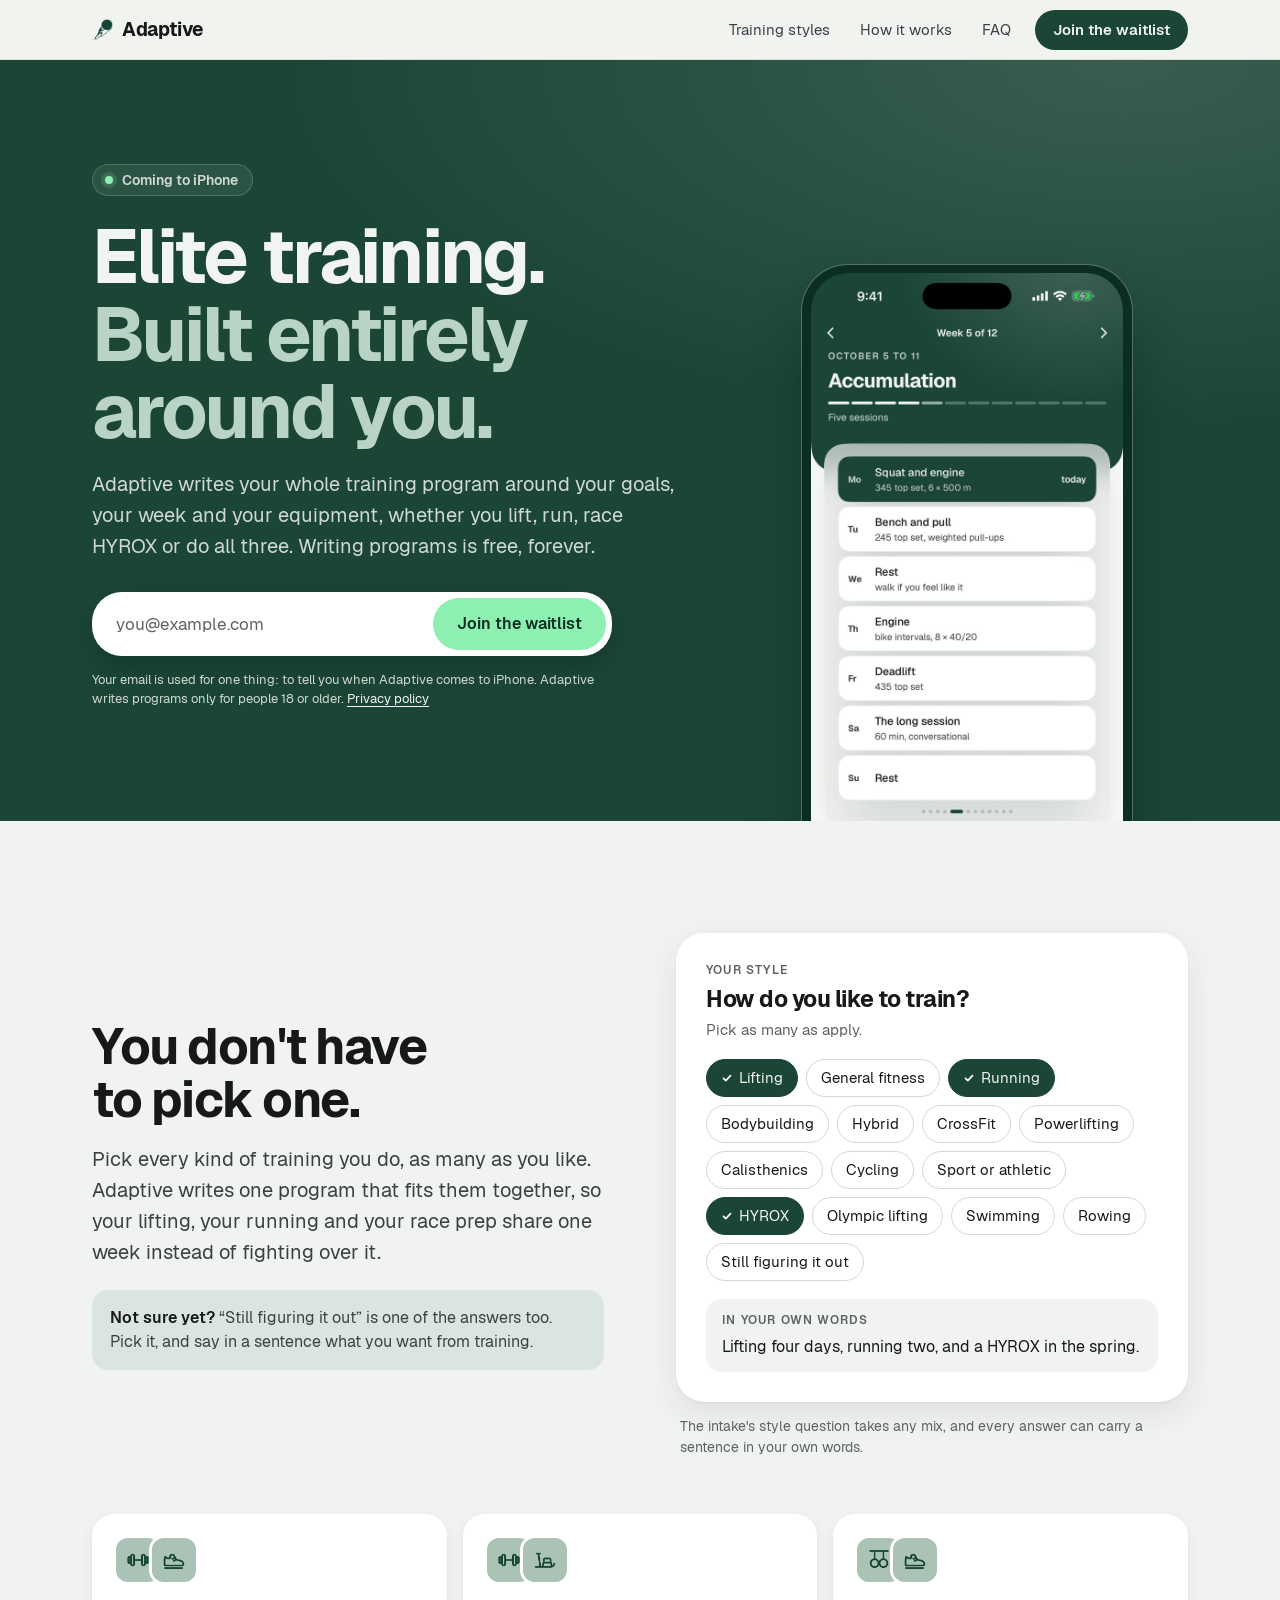
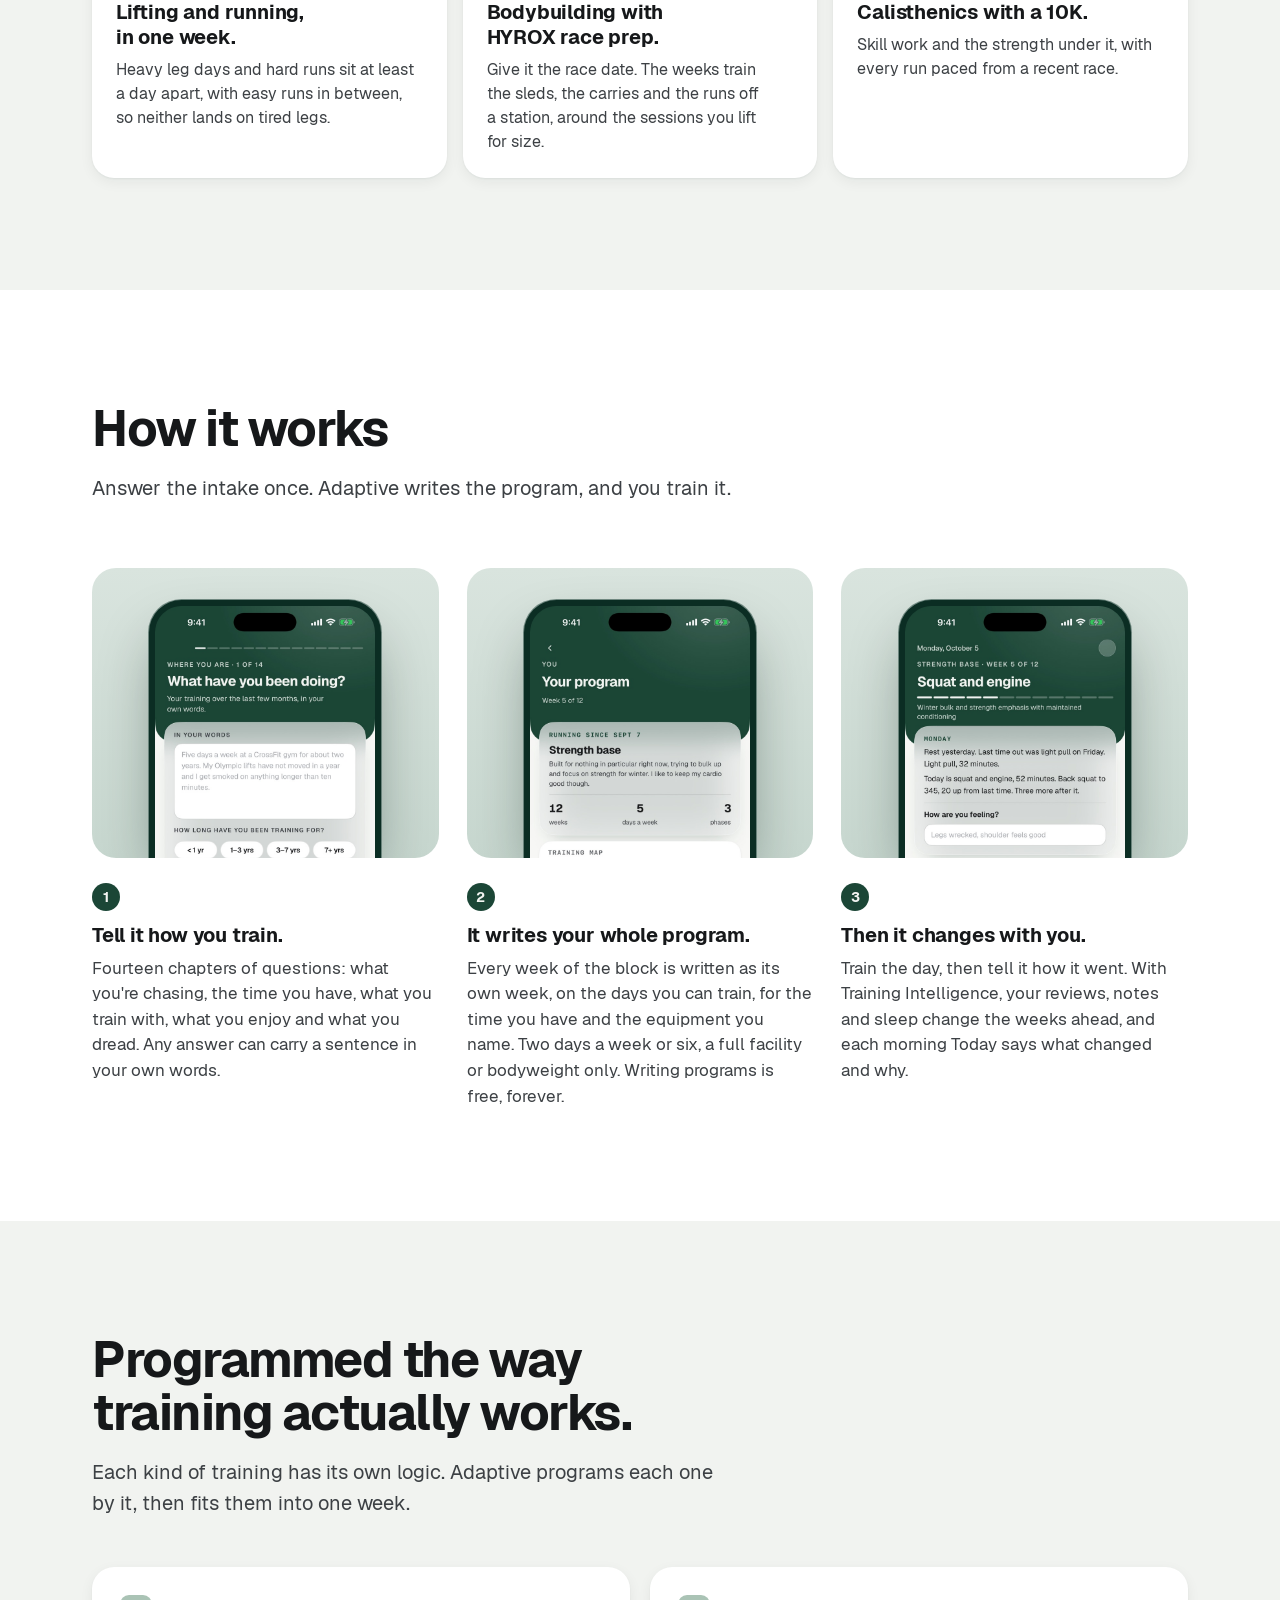
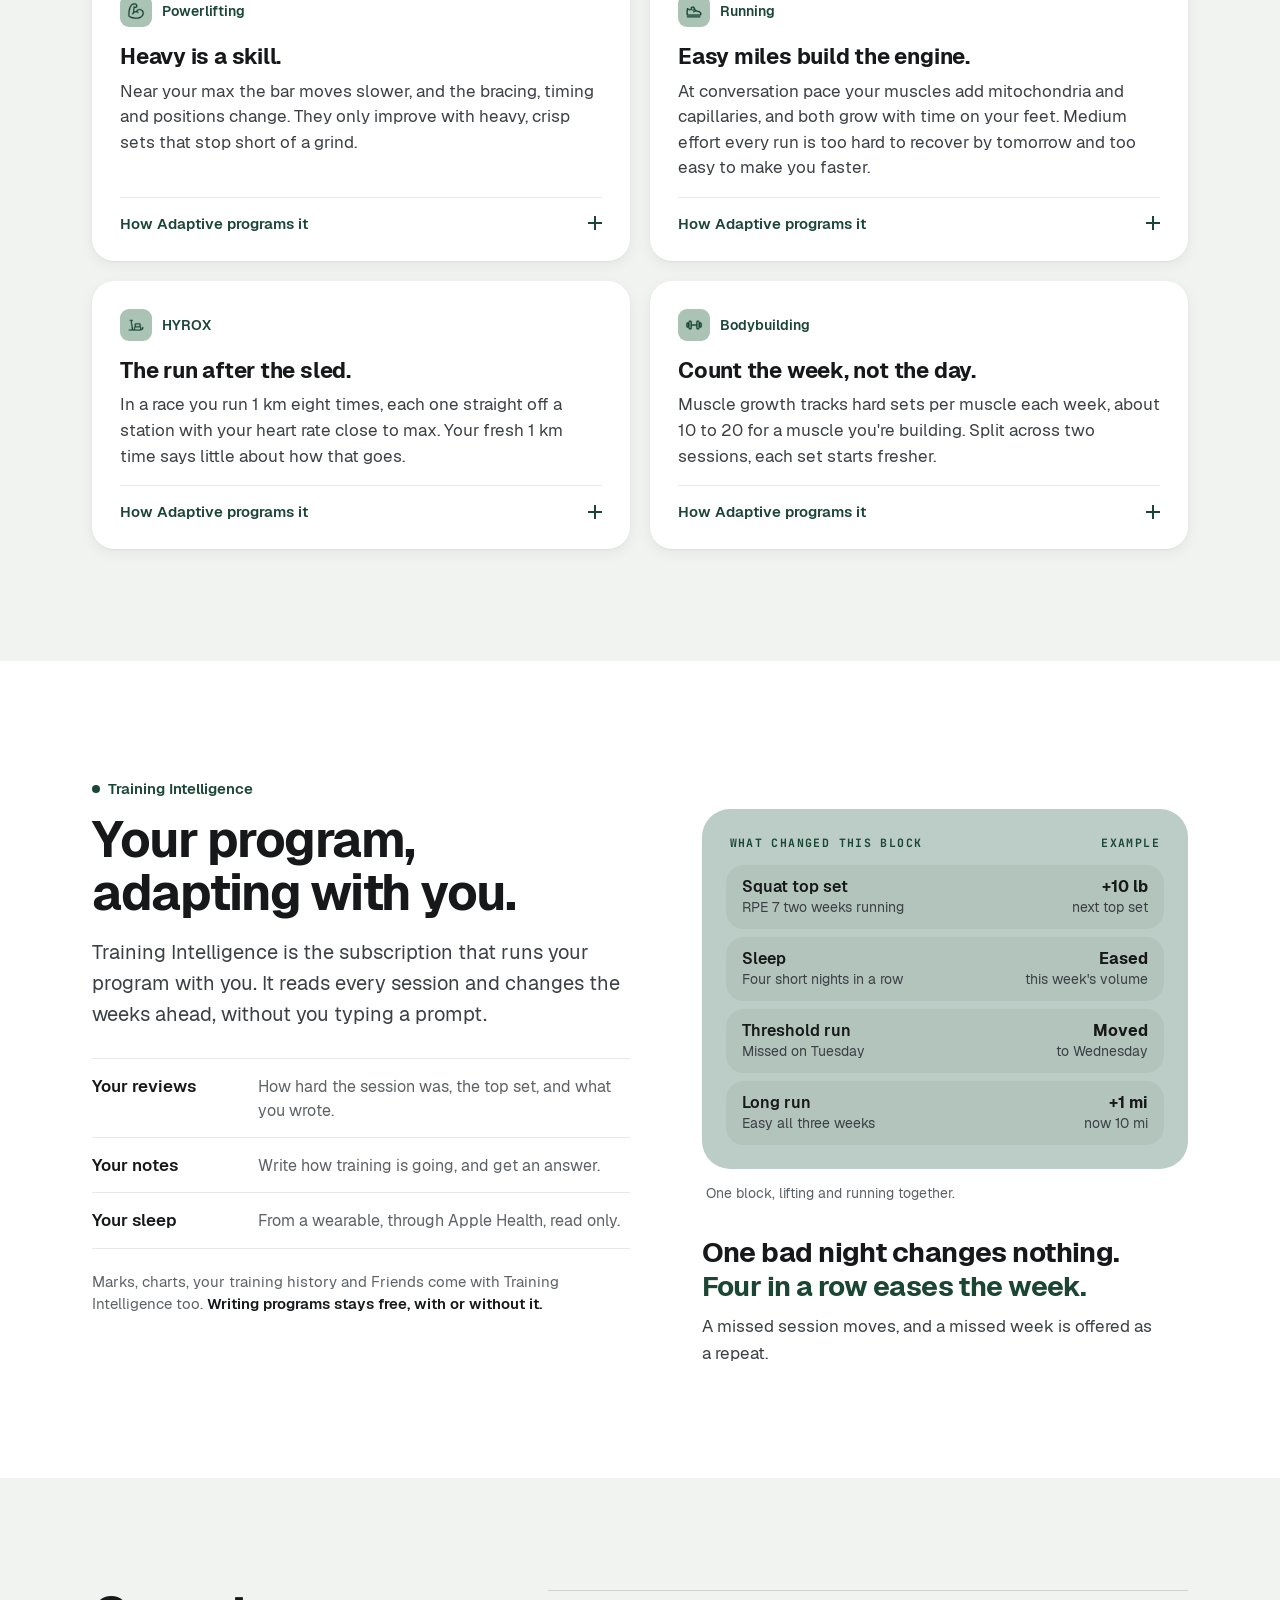
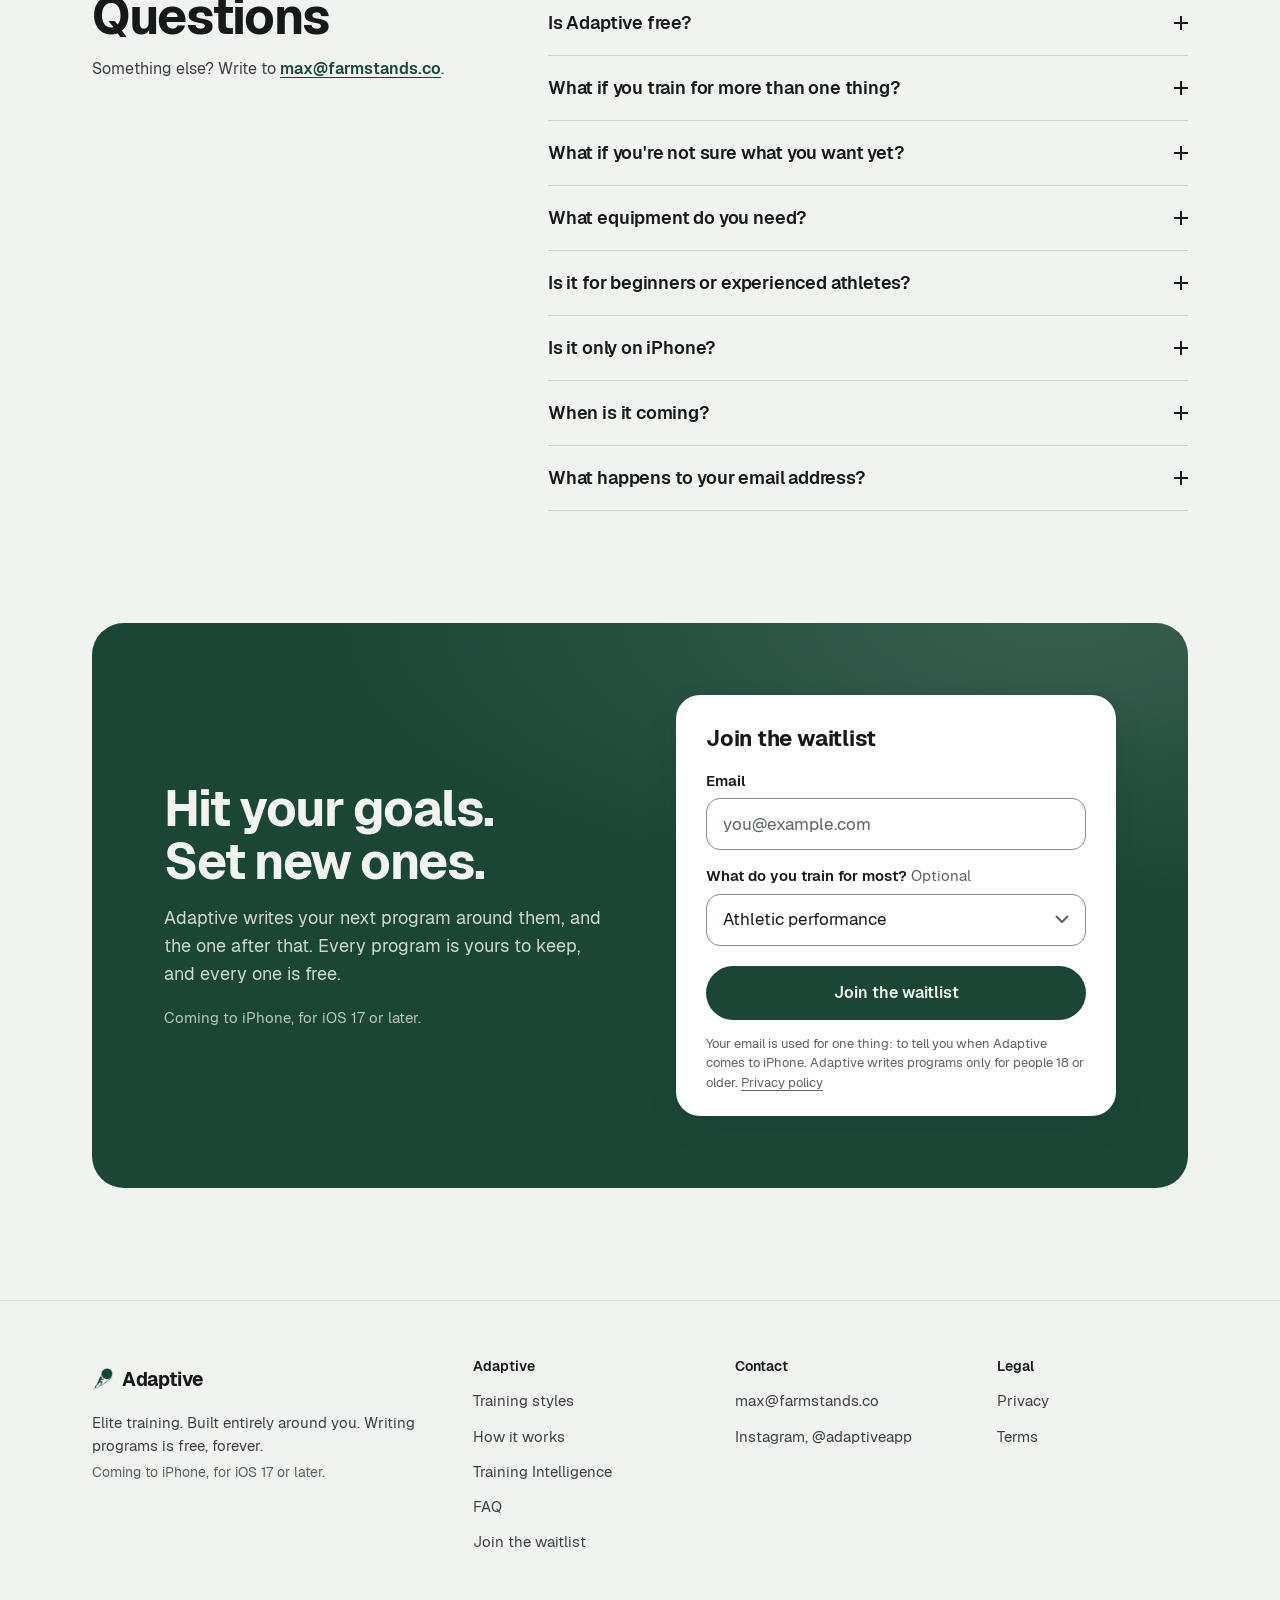
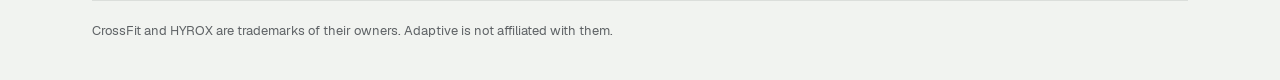
==== commit db5647bc: "Rebuild from the app repository" ====
--- a/athletic-performance/index.html
+++ b/athletic-performance/index.html
@@ -3,26 +3,28 @@
 <head>
 <meta charset="utf-8">
 <meta name="viewport" content="width=device-width, initial-scale=1">
-<title>Athletic performance programs, written around you · Adaptive</title>
-<meta name="description" content="How speed and power are built, and how Adaptive plans your season. Coming to iPhone.">
-<meta name="robots" content="index,follow">
-<link rel="canonical" href="https://maxcasella.github.io/adaptive/athletic-performance/">
-<meta property="og:url" content="https://maxcasella.github.io/adaptive/athletic-performance/">
+<script>(function(){var q=new URLSearchParams(location.search);if(!q.has("style"))q.set("style","athletic");location.replace("../?"+q.toString()+"#range");})();</script>
+<meta http-equiv="refresh" content="0; url=../#range">
+<title>Training styles · Adaptive</title>
+<meta name="description" content="Adaptive writes one training program around you, for any mix of training you do.">
+<meta name="robots" content="noindex,follow">
+<link rel="canonical" href="https://tryadaptive.app/">
+<meta property="og:url" content="https://tryadaptive.app/">
 <meta name="theme-color" content="#1b4636">
 <meta name="color-scheme" content="light">
 <meta property="og:type" content="website">
 <meta property="og:site_name" content="Adaptive">
-<meta property="og:title" content="Athletic performance programs, written around you · Adaptive">
-<meta property="og:description" content="How speed and power are built, and how Adaptive plans your season. Coming to iPhone.">
-<meta property="og:image" content="https://maxcasella.github.io/adaptive/assets/og/adaptive-og.png">
+<meta property="og:title" content="Training styles · Adaptive">
+<meta property="og:description" content="Adaptive writes one training program around you, for any mix of training you do.">
+<meta property="og:image" content="https://tryadaptive.app/assets/og/adaptive-og.png">
 <meta property="og:image:type" content="image/png">
 <meta property="og:image:width" content="1200">
 <meta property="og:image:height" content="630">
 <meta property="og:image:alt" content="Adaptive. Elite training, built entirely around you.">
 <meta name="twitter:card" content="summary_large_image">
-<meta name="twitter:title" content="Athletic performance programs, written around you · Adaptive">
-<meta name="twitter:description" content="How speed and power are built, and how Adaptive plans your season. Coming to iPhone.">
-<meta name="twitter:image" content="https://maxcasella.github.io/adaptive/assets/og/adaptive-og.png">
+<meta name="twitter:title" content="Training styles · Adaptive">
+<meta name="twitter:description" content="Adaptive writes one training program around you, for any mix of training you do.">
+<meta name="twitter:image" content="https://tryadaptive.app/assets/og/adaptive-og.png">
 <meta name="twitter:image:alt" content="Adaptive. Elite training, built entirely around you.">
 <link rel="icon" href="../assets/icons/favicon.ico" sizes="32x32">
 <link rel="icon" type="image/png" sizes="32x32" href="../assets/icons/favicon-32.png">
@@ -32,66 +34,18 @@
 <noscript><style>.wl{display:none}</style></noscript>
 <script src="../form.js" defer></script>
 </head>
-<body class="style style-athletic-performance">
+<body class="solo-page">
 <a class="skip" href="#main">Skip to content</a>
-<header class="bar"><div class="wrap bar-in"><a class="mark" href="../"><img src="../assets/logo/adaptive-mark-white.png" width="26" height="28" alt="Adaptive"></a><a class="pill-cta" data-cta href="#join">Join the waitlist</a></div></header>
-<main id="main">
-<section class="sec green intro" id="top"><div class="wrap">
-<p class="eyebrow">Training styles</p>
-<h1>Athletic performance.</h1>
-<p class="lede">How speed and power are built, and how Adaptive plans your season.</p>
-<nav aria-label="Chapters"><ol class="chapters" role="list"><li><a href="#c1"><span>Force, made fast</span><span class="n" aria-hidden="true">1</span></a></li><li><a href="#c2"><span>Tendons give energy back</span><span class="n" aria-hidden="true">2</span></a></li><li><a href="#c3"><span>The common mistake</span><span class="n" aria-hidden="true">3</span></a></li><li><a href="#c4"><span>The free program</span><span class="n" aria-hidden="true">4</span></a></li><li><a href="#c5"><span>Training Intelligence</span><span class="n" aria-hidden="true">5</span></a></li><li><a href="#c6"><span>Late in the season</span><span class="n" aria-hidden="true">6</span></a></li></ol></nav>
-<p class="intro-free">Writing programs is free, forever. <span data-prelaunch>Coming to iPhone.</span></p>
-</div></section>
-<section class="sec field" id="c1"><div class="wrap"><p class="eyebrow">Athletes · Force, made fast</p>
-<h2>Speed is force, made fast.</h2>
-<p class="body">A max squat takes two seconds or more. A sprint stride gives you about a tenth of one. Sport is decided by how much force you make in that window, called rate of force development.</p>
-<dl class="pairs"><div><dt>Sprint stride</dt><dd>About 0.1 s</dd></div><div><dt>Jump takeoff</dt><dd>About 0.25 s</dd></div><div><dt>Max squat</dt><dd>2 s or more</dd></div></dl></div></section>
-<section class="sec field" id="c2"><div class="wrap"><p class="eyebrow">Athletes · Stretch and rebound</p>
-<h2>Tendons give energy back.</h2>
-<p class="body">When you land and jump straight back up, your tendons stretch and return some of that energy, so the second jump goes higher than one from a standstill. Plyometrics train that rebound.</p>
-<ul class="ruled" role="list"><li><span class="t">Squat jump</span><span class="d">From a pause, little rebound</span></li><li><span class="t">Countermovement jump</span><span class="d">A quick dip first, some rebound</span></li><li><span class="t">Depth jump</span><span class="d">Drop, land, jump, the most rebound</span></li></ul></div></section>
-<section class="sec field" id="c3"><div class="wrap"><p class="eyebrow">Athletes · The common mistake</p>
-<h2>One plan all year.</h2>
-<p class="body">Off-season lifting is heavy and high in volume, perfect for weeks with no games. If that same lifting is continued once the season starts, you&#x27;ll play tired, and your sprint times will lag come midseason.</p>
-<div class="tagged"><div class="card-head"><span></span><span class="tag">Example</span></div><div class="table-wrap"><table class="rt"><thead><tr><th scope="col">Phase</th><th scope="col">Games</th><th scope="col">Lifting</th></tr></thead><tbody><tr><td>Off-season</td><td>None</td><td>Heavy</td></tr><tr><td>Pre-season</td><td>A few</td><td>Heavy</td></tr><tr><td>In-season</td><td>Every week</td><td><b class="r">Heavy</b></td></tr></tbody></table></div></div><p class="foot">The same lifting, with games on top.</p></div></section>
-<section class="sec field" id="c4"><div class="wrap"><p class="eyebrow">Athletes · The free program</p>
-<h2>Your season, planned. Free.</h2>
-<p class="body">Adaptive builds strength in the off-season, turns it into speed and power before games start, and keeps it in season with short sessions placed around your games.</p>
-<div class="card"><div class="card-head"><p class="label">Your year</p><span class="tag">Example</span></div><ul class="rows" role="list"><li class="row"><span class="rl"><span class="t">Off-season</span><span class="s">Strength and muscle</span></span><span class="rr"><span class="v">Most volume</span></span></li><li class="row"><span class="rl"><span class="t">Pre-season</span><span class="s">Power, sprints, jumps</span></span><span class="rr"><span class="v">Faster work</span></span></li><li class="row"><span class="rl"><span class="t">In-season</span><span class="s">Keep strength, around games</span></span><span class="rr"><span class="v">Short sessions</span></span></li></ul></div></div></section>
-<section class="sec panel" id="c5"><div class="panel-top green"><div class="wrap"><p class="eyebrow">Athletes · Training Intelligence</p>
-<h2>Then it plans around games.</h2>
-<p class="body">With Training Intelligence, your game days and how you feel after them decide what each week trains. Each morning, Today says what changed.</p></div></div><div class="wrap"><div class="card memo straddle"><div class="card-head"><p class="day">Monday</p><span class="tag">Example</span></div><p>You played Saturday and noted tight hamstrings. Today&#x27;s sprints become easy tempo runs, and Wednesday&#x27;s lift keeps the heavy trap bar and drops the depth jumps.</p><p>Friday stays light. The next game is Saturday.</p></div><p class="foot">Training Intelligence is the subscription that runs your program with you. Writing programs stays free.</p></div></section>
-<section class="sec green last" id="c6"><div class="wrap"><p class="eyebrow">Athletes · Late in the season</p>
-<h2>Still fast late in the season.</h2>
-<p class="body">Strength holds when it&#x27;s kept heavy, and speed holds when sprints stay short. Lifting sits away from games, so you play on recovered legs.</p>
-<div class="card sage"><div class="card-head"><p class="label">Marks</p><span class="tag">Example</span></div><ul class="rows" role="list"><li class="row"><span class="rl"><span class="t">10 m sprint</span><span class="s">Three tries</span></span><span class="rr"><span class="v">1.72 s</span></span></li><li class="row"><span class="rl"><span class="t">Vertical jump</span><span class="s">Countermovement</span></span><span class="rr"><span class="v">28 in</span></span></li><li class="row"><span class="rl"><span class="t">Trap bar deadlift</span><span class="s">Top set of 3</span></span><span class="rr"><span class="v">405 lb</span></span></li></ul></div><p class="foot">Marks come with Training Intelligence. Writing programs stays free.</p>
-<div class="join" id="join" data-join>
-<div class="join-head" data-prelaunch><img src="../assets/icons/apple-touch-icon.png" width="52" height="52" alt="" class="app-icon" loading="lazy" decoding="async"><div><h3 class="join-title" id="wl-title">Join the waitlist</h3><p class="join-sub">Coming to iPhone</p></div></div><form class="wl" data-waitlist method="post" novalidate aria-labelledby="wl-title">
-<div class="fld"><label for="wl-email">Email</label>
-<input id="wl-email" name="email" type="email" required autocomplete="email" inputmode="email" autocapitalize="off" autocorrect="off" spellcheck="false" maxlength="254" enterkeyhint="go" placeholder="you@example.com" aria-describedby="wl-msg"></div>
-<div class="fld"><label for="wl-style">How do you train? <span class="opt">Optional</span></label>
-<select id="wl-style" name="style"><option value="">Pick one</option><option value="powerlifting">Powerlifting</option><option value="bodybuilding">Bodybuilding</option><option value="running">Running</option><option value="hyrox">HYROX</option><option value="crossfit">CrossFit</option><option value="calisthenics">Calisthenics</option><option value="hybrid">Hybrid</option><option value="athletic" selected>Athletic performance</option><option value="other">Something else</option></select></div>
-<div class="hp" aria-hidden="true"><label for="wl-website">Leave this empty</label><input id="wl-website" name="website" type="text" tabindex="-1" autocomplete="off"></div>
-<button type="submit" class="btn" disabled>Join the waitlist</button>
-<p class="wl-msg" id="wl-msg" role="status" aria-live="polite" data-msg></p>
-<p class="fine">Your email is used for one thing: to tell you when Adaptive comes to iPhone. Adaptive writes programs only for people 18 or older. <a href="https://maxcasella.github.io/adaptive-legal/privacy.html#the-waitlist">Privacy policy</a></p>
-</form>
-<noscript><p class="fine nojs">The waitlist needs JavaScript. Turn it on and reload to join.</p></noscript>
-<div class="joined" data-joined hidden>
-<h3 tabindex="-1">You&#x27;re on the waitlist.</h3>
-<p>Adaptive will email <span data-joined-email></span> when it comes to iPhone.</p>
-<button type="button" class="linkish" data-again>Use a different address</button>
-<p>Follow along on Instagram, <a href="https://www.instagram.com/adaptiveapp/">@adaptiveapp</a>.</p>
+<div class="solo">
+<header class="solo-top wrap"><a class="brand brand-light" href="../"><img src="../assets/logo/adaptive-mark-white.png" width="21" height="22" alt=""><span>Adaptive</span></a><a class="handle" href="https://www.instagram.com/adaptiveapp/">@adaptiveapp</a></header>
+<main id="main" class="wrap solo-main">
+<div class="solo-copy">
+<h1>Training styles are on the home page now.</h1>
+<p class="lede">Adaptive writes one program for any mix of training you do.</p>
+<p class="solo-links"><a href="../#range">See the training styles <span class="chev" aria-hidden="true">›</span></a></p>
 </div>
-<div class="join-close"><p>Writing programs is free, forever.</p><a href="https://www.instagram.com/adaptiveapp/">@adaptiveapp</a></div>
+</main>
+<footer class="solo-foot wrap"><p><a href="https://maxcasella.github.io/adaptive-legal/privacy.html">Privacy</a><span class="sep" aria-hidden="true"> · </span><a href="https://maxcasella.github.io/adaptive-legal/terms.html">Terms</a><span class="sep" aria-hidden="true"> · </span><a href="https://www.instagram.com/adaptiveapp/">Instagram</a><span class="sep" aria-hidden="true"> · </span><a href="mailto:max@farmstands.co">Support</a></p><p class="coming" data-prelaunch>Coming to iPhone, for iOS 17 or later.</p></footer>
 </div>
-</div></section>
-</main>
-<footer class="site-foot"><div class="wrap"><p class="next"><a href="../powerlifting/">Next: Powerlifting <span class="chev" aria-hidden="true">›</span></a><span class="sep" aria-hidden="true"> · </span><a href="../#styles">All training styles <span class="chev" aria-hidden="true">›</span></a></p>
-<nav aria-label="Training styles"><p><a href="../powerlifting/">Powerlifting</a><span class="sep" aria-hidden="true"> · </span><a href="../bodybuilding/">Bodybuilding</a><span class="sep" aria-hidden="true"> · </span><a href="../running/">Running</a><span class="sep" aria-hidden="true"> · </span><a href="../hyrox/">HYROX</a><span class="sep" aria-hidden="true"> · </span><a href="../crossfit/">CrossFit</a><span class="sep" aria-hidden="true"> · </span><a href="../calisthenics/">Calisthenics</a><span class="sep" aria-hidden="true"> · </span><a href="../hybrid/">Hybrid</a><span class="sep" aria-hidden="true"> · </span><a href="../athletic-performance/">Athletic performance</a></p></nav>
-<p><a data-cta href="../waitlist/">Join the waitlist</a><span class="sep" aria-hidden="true"> · </span><a href="https://www.instagram.com/adaptiveapp/">Instagram</a><span class="sep" aria-hidden="true"> · </span><a href="https://maxcasella.github.io/adaptive-legal/terms.html">Terms</a><span class="sep" aria-hidden="true"> · </span><a href="https://maxcasella.github.io/adaptive-legal/privacy.html">Privacy</a></p>
-<p data-prelaunch>Coming to iPhone, for iOS 17 or later.</p>
-<p class="tm">CrossFit and HYROX are trademarks of their owners. Adaptive is not affiliated with them.</p></div></footer>
 </body>
 </html>
--- a/styles.css
+++ b/styles.css
@@ -1,4 +1,4 @@
-/* Adaptive website. Tokens from the app's theme and the story highlights; one rule set per component. */
+/* Adaptive website. Brand tokens from the app and the story highlights; laid out as a website, mobile first. */
 
 @font-face{font-family:"Geist";src:url("assets/fonts/Geist-Regular.woff") format("woff"),url("assets/fonts/Geist-Regular.ttf") format("truetype");font-weight:400;font-style:normal;font-display:swap}
 @font-face{font-family:"Geist";src:url("assets/fonts/Geist-SemiBold.woff") format("woff"),url("assets/fonts/Geist-SemiBold.ttf") format("truetype");font-weight:600;font-style:normal;font-display:swap}
@@ -6,330 +6,307 @@
 @font-face{font-family:"JetBrains Mono";src:url("assets/fonts/JetBrainsMono-Bold.woff") format("woff"),url("assets/fonts/JetBrainsMono-Bold.ttf") format("truetype");font-weight:700;font-style:normal;font-display:swap}
 
 :root{
-  --green:#1b4636; --green-pressed:#153d2c; --green-pill-ink:#123d2c;
-  --field:#f1f3f0; --card:#ffffff; --row:#f1f3f0;
+  --green:#1b4636; --green-pressed:#153d2c; --green-deep:#0b2d23;
+  --field:#f1f3f0; --white:#ffffff;
   --ink-1:#16181a; --ink-2:#3c4044; --ink-3:#5e6265;
-  --ink-4:#8a8f94;
-  --ink-4-text:#7f8489;
-  --red:#7a2828; --sage:#a9c2b4; --sage-card:#bbcdc6; --sage-row:#b2c4bc;
-  --on-green:#f2f4f1; --on-green-sub:rgba(242,244,241,.86); --on-green-body:rgba(242,244,241,.82);
-  --on-green-muted:rgba(242,244,241,.78); --rule-on-green:rgba(242,244,241,.16); --meter-off:rgba(242,244,241,.28);
-  --rule:rgba(23,40,32,.10);
-  --pill-sage:#cad4ce; --pill-sage-ink:#123d2c; --pill-gray:#dbdedb; --pill-gray-ink:#2c3034;
-  --bar-gray:#d1d4d2; --stub:#e7e9e8; --memo-top:#c6d5cf; --memo-bottom:#fbfcfb;
-  --shadow-card:0 1px 2px rgba(23,40,32,.06),0 8px 24px rgba(23,40,32,.10);
-  --shadow-cta:0 6px 18px rgba(27,70,54,.35);
-  --glow:radial-gradient(120% 75% at 85% 0%,rgba(255,255,255,.14) 0%,rgba(255,255,255,0) 60%);
+  --rule:rgba(23,40,32,.10); --rule-strong:rgba(23,40,32,.16); --line:#d3d9d5; --field-line:#858e89;
+  --sage:#a9c2b4; --sage-card:#bbcdc6; --sage-row:#b2c4bc; --sage-soft:#dbe5df;
+  --mint:#8ef0b0; --red:#7a2828;
+  --on-green:#f2f4f1; --on-green-body:rgba(242,244,241,.84); --on-green-muted:rgba(242,244,241,.74);
+  --rule-on-green:rgba(242,244,241,.16);
+  --shadow-sm:0 1px 2px rgba(23,40,32,.05),0 4px 14px rgba(23,40,32,.06);
+  --shadow-card:0 1px 2px rgba(23,40,32,.06),0 12px 32px rgba(23,40,32,.09);
+  --glow:radial-gradient(110% 80% at 88% 0%,rgba(255,255,255,.13) 0%,rgba(255,255,255,0) 60%);
   --font-sans:"Geist",ui-sans-serif,system-ui,-apple-system,"Helvetica Neue",Arial,sans-serif;
   --font-mono:"JetBrains Mono",ui-monospace,"SF Mono",Menlo,Consolas,monospace;
-  --r-card:24px; --r-row:18px; --r-pill:15px; --r-btn:26px; --r-panel:36px; --r-tile:16px; --r-style:22px;
+  --bar-h:60px;
 }
 
 /* Base */
 *,*::before,*::after{box-sizing:border-box}
-html{background:var(--green);-webkit-text-size-adjust:100%;text-size-adjust:100%;scroll-padding-top:64px}
+html{background:var(--field);-webkit-text-size-adjust:100%;text-size-adjust:100%;scroll-padding-top:calc(var(--bar-h) + 16px)}
 @media (prefers-reduced-motion:no-preference){html{scroll-behavior:smooth}}
 body{margin:0;background:var(--field);color:var(--ink-2);font:400 17px/1.55 var(--font-sans);-webkit-font-smoothing:antialiased;-moz-osx-font-smoothing:grayscale}
 img{display:block;max-width:100%;height:auto}
-h1,h2,h3,p,ul,ol,dl,dd,figure{margin:0}
+h1,h2,h3,p,ul,ol,figure{margin:0}
 ul,ol{padding:0;list-style:none}
 a{color:inherit;text-underline-offset:3px}
-b,strong{font-weight:700}
+b,strong{font-weight:600}
 button,input,select{font:inherit}
 [hidden]{display:none !important}
 :focus-visible{outline:2px solid var(--green);outline-offset:2px}
-.green :focus-visible,.bar :focus-visible,.site-foot :focus-visible{outline-color:var(--on-green)}
+.hero :focus-visible,.solo :focus-visible,.join-panel :focus-visible{outline-color:var(--mint)}
+.join-card :focus-visible{outline-color:var(--green)}
 .sr-only{position:absolute;width:1px;height:1px;padding:0;margin:-1px;overflow:hidden;clip:rect(0,0,0,0);white-space:nowrap;border:0}
-.skip{position:absolute;left:12px;top:-60px;z-index:20;background:var(--on-green);color:var(--green-pressed);padding:10px 14px;border-radius:12px;font-weight:700;text-decoration:none}
-.skip:focus{top:8px}
-.wrap{max-width:680px;margin:0 auto;padding:0 20px}
+.skip{position:absolute;left:12px;top:-80px;z-index:30;background:var(--white);color:var(--green-pressed);padding:10px 14px;border-radius:12px;font-weight:700;text-decoration:none}
+.skip:focus{top:8px;box-shadow:var(--shadow-card)}
+.wrap{max-width:1160px;margin:0 auto;padding:0 20px}
+@media (min-width:600px){.wrap{padding:0 32px}}
+.chev{display:inline-block;margin-left:4px}
+
+/* Type */
+h1{font:700 clamp(40px,10.4vw,76px)/1.02 var(--font-sans);letter-spacing:-.035em;color:var(--ink-1);text-wrap:balance}
+h2{font:700 clamp(30px,7.4vw,50px)/1.06 var(--font-sans);letter-spacing:-.03em;color:var(--ink-1);text-wrap:balance}
+h3{font:700 20px/1.25 var(--font-sans);letter-spacing:-.01em;color:var(--ink-1);text-wrap:balance}
+.lede{margin-top:18px;max-width:36em;font-size:18px;line-height:1.55;color:var(--ink-2);text-wrap:pretty}
+p{text-wrap:pretty}
+@media (min-width:900px){body{font-size:18px}.lede{font-size:20px}}
 
 /* Sections */
-.sec{padding:56px 0}
-.green{background:var(--glow),var(--green);color:var(--on-green)}
-.field{background:var(--field)}
-@media (min-width:900px){.sec{padding:88px 0}body{font-size:19px}}
-
-/* Type */
-h1{font:700 clamp(36px,11vw,88px)/1.04 var(--font-sans);letter-spacing:-.03em;color:var(--ink-1);text-wrap:balance;overflow-wrap:break-word}
-h2,.closer{font:700 clamp(32px,8.6vw,60px)/1.04 var(--font-sans);letter-spacing:-.03em;color:var(--ink-1);text-wrap:balance;overflow-wrap:break-word}
-.green h1,.green h2{color:var(--on-green)}
-.eyebrow{display:block;font:700 12.5px/1.3 var(--font-mono);letter-spacing:.12em;text-transform:uppercase;color:var(--ink-3);margin-bottom:16px;text-wrap:balance}
-.green .eyebrow{font:600 13px/1.3 var(--font-sans);letter-spacing:.12em;color:var(--on-green-muted)}
-.body,.lede{max-width:34em;margin-top:18px;color:var(--ink-2);text-wrap:pretty}
-.row .s,.ruled .d,.foot,.card-note,.memo p{text-wrap:pretty}
-.green .body,.green .lede{color:var(--on-green-body)}
-.panel-sub{margin-top:14px;font:600 clamp(18px,4.8vw,22px)/1.35 var(--font-sans);color:var(--on-green-sub)}
-.foot{margin-top:18px;max-width:40em;font-size:14px;line-height:1.45;color:var(--ink-3)}
-.foot + .foot{margin-top:8px}
-.green .foot{color:var(--on-green-muted)}
-.mute{color:var(--ink-4-text)}
-.green .mute{color:var(--on-green-muted)}
-.label{font:700 11.5px/1.35 var(--font-mono);letter-spacing:.12em;text-transform:uppercase;color:var(--ink-3);text-wrap:balance}
-.label.sub{margin:16px 0 8px}
-.chev{display:inline-block;margin-left:2px}
-
-/* 1. Sticky bar */
-.bar{position:sticky;top:0;z-index:10;height:52px;background:rgba(27,70,54,.94);-webkit-backdrop-filter:saturate(140%) blur(10px);backdrop-filter:saturate(140%) blur(10px);color:var(--on-green)}
-.bar-in{height:100%;display:flex;align-items:center;justify-content:space-between}
-.mark{display:inline-flex;align-items:center;min-height:44px;min-width:44px}
-.mark img{height:28px;width:auto}
-.pill-cta{display:inline-flex;align-items:center;height:36px;padding:0 16px;border-radius:18px;background:var(--on-green);color:var(--green-pressed);font:700 14px/1 var(--font-sans);text-decoration:none;white-space:nowrap}
-.pill-cta:hover{background:#e3e8e4}
-.pill-cta{transition:opacity .2s,visibility .2s}
+.section{padding:72px 0}
+@media (min-width:900px){.section{padding:112px 0}}
+.section-head{max-width:640px}
+.range,.principles,.faq,.join-sec{background:var(--field)}
+.how,.ti{background:var(--white)}
+
+/* Header */
+.bar{position:sticky;top:0;z-index:20;height:var(--bar-h);background:rgba(241,243,240,.94);-webkit-backdrop-filter:saturate(160%) blur(12px);backdrop-filter:saturate(160%) blur(12px);border-bottom:1px solid var(--rule)}
+.bar-in{height:100%;display:flex;align-items:center;justify-content:space-between;gap:24px}
+.brand{flex-shrink:0;display:inline-flex;align-items:center;gap:9px;min-height:44px;font:700 19px/1 var(--font-sans);letter-spacing:-.02em;color:var(--ink-1);text-decoration:none}
+.brand img{width:21px;height:22px}
+.brand-light{color:var(--on-green)}
+.nav{display:none}
+@media (min-width:980px){
+  .nav{display:flex;gap:30px;margin-left:auto}
+  .nav a{display:inline-flex;align-items:center;min-height:44px;font:500 15px/1 var(--font-sans);color:var(--ink-2);text-decoration:none}
+  .nav a:hover{color:var(--ink-1);text-decoration:underline}
+}
+.pill-cta{display:inline-flex;align-items:center;height:40px;padding:0 18px;border-radius:20px;background:var(--green);color:var(--on-green);font:600 15px/1 var(--font-sans);text-decoration:none;white-space:nowrap;transition:opacity .2s,visibility .2s}
+.pill-cta:hover{background:var(--green-pressed)}
 .pill-cta.away{opacity:0;visibility:hidden}
-
-/* 4. Hero and style intros */
-.hero h1,.intro h1{margin-top:4px}
-.meter{display:flex;gap:6px;margin-top:28px}
-.meter i{flex:1;height:6px;border-radius:3px;background:var(--meter-off)}
-.meter i:first-child{background:var(--on-green)}
-.hero .lede{margin-top:24px}
-.cta-row{display:flex;flex-wrap:wrap;align-items:center;gap:14px 18px;margin-top:28px}
-.cta-note{font:600 15px/1.3 var(--font-sans);color:var(--on-green-muted)}
-@media (min-width:420px){.cta-row .btn{width:auto;padding:0 32px}}
-.intro-free{margin-top:24px;font-size:14px;line-height:1.5;color:var(--on-green-sub)}
-
-/* 6. Chapter list */
-.chapters{margin-top:36px;border-top:1px solid var(--rule-on-green)}
-.chapters li{border-bottom:1px solid var(--rule-on-green)}
-.chapters a{display:flex;align-items:center;justify-content:space-between;gap:16px;min-height:48px;padding:6px 0;text-decoration:none;color:var(--on-green-sub);font-size:17px;line-height:1.3}
-.chapters a:hover span:first-child{text-decoration:underline}
-.chapters .n{font-size:13px;color:var(--on-green-muted)}
-
-/* 7. Panel */
-.sec.panel{padding:0 0 56px;background:var(--field)}
-.panel-top{border-radius:0 0 28px 28px;padding:56px 0 104px}
-@media (min-width:600px){.panel-top{border-radius:0 0 36px 36px}}
-@media (min-width:900px){.panel-top{padding:88px 0 120px}.sec.panel{padding-bottom:88px}}
-.straddle{margin-top:-72px !important;position:relative}
-
-/* 8. Screenshot frame */
-.panel-top.has-phone{padding-bottom:0;overflow:hidden}
-.phone-crop{height:380px;margin-top:32px;overflow:hidden}
-.phone-crop img{width:300px;margin:0 auto;-webkit-mask-image:linear-gradient(90deg,transparent,#000 7%,#000 93%,transparent),linear-gradient(transparent,#000 3%);-webkit-mask-composite:source-in;mask-image:linear-gradient(90deg,transparent,#000 7%,#000 93%,transparent),linear-gradient(transparent,#000 3%);mask-composite:intersect}
-@media (min-width:900px){.phone-crop{height:460px}.phone-crop img{width:360px}}
-
-/* 9. Ruled list */
-.ruled{margin-top:28px;border-top:1px solid var(--rule)}
-.ruled li{padding:14px 0;border-bottom:1px solid var(--rule)}
-.ruled .t{display:block;font:600 18px/1.3 var(--font-sans);color:var(--ink-1)}
-.ruled .d{display:block;margin-top:3px;font-size:15px;line-height:1.45;color:var(--ink-3)}
-
-/* 10. Ruled pairs */
-.intake{margin-top:28px}
-.intake .card-head{margin-bottom:10px}
-.pairs{margin-top:28px;border-top:1px solid var(--rule)}
-.intake .pairs{margin-top:0}
-.pairs div{display:flex;flex-wrap:wrap;align-items:baseline;justify-content:space-between;gap:4px 16px;padding:14px 0;border-bottom:1px solid var(--rule)}
-.pairs dt{font:600 18px/1.3 var(--font-sans);color:var(--ink-1)}
-.pairs dd{margin-left:auto;font:600 16px/1.3 var(--font-sans);color:var(--ink-3);text-align:right}
-.pairs .r{color:var(--red)}
-.big{margin-top:8px;border-top:1px solid var(--rule)}
-.big li{display:flex;flex-wrap:wrap;align-items:baseline;justify-content:space-between;gap:0 16px;padding:14px 0;border-bottom:1px solid var(--rule);font:700 clamp(22px,6vw,40px)/1.15 var(--font-sans);letter-spacing:-.02em}
-.big .l{color:var(--ink-1)}
-.big .m{margin-left:auto;color:var(--ink-4-text);text-align:right}
-.however .body{margin-top:28px}
-
-/* 11. Ruled table */
-.tagged{margin-top:28px}
-.tagged .card-head{margin-bottom:10px}
-.tagged .table-wrap,.tagged .pairs{margin-top:0}
-.table-wrap{margin-top:28px}
-.rt{width:100%;border-collapse:collapse;font-size:16px;line-height:1.3}
-.rt th{padding:0 0 10px;border-bottom:1px solid var(--rule);font:700 11.5px/1.3 var(--font-mono);letter-spacing:.12em;text-transform:uppercase;color:var(--ink-3);text-align:left;vertical-align:bottom}
-.rt td{padding:14px 0;border-bottom:1px solid var(--rule);vertical-align:baseline}
-.rt td:first-child{font-weight:600;color:var(--ink-1)}
-.rt td:nth-child(2),.rt th:nth-child(2){text-align:right;color:var(--ink-3);padding-left:12px}
-.rt td:last-child,.rt th:last-child{text-align:right;padding-left:16px;white-space:nowrap}
-.rt td:last-child{font-weight:600;color:var(--ink-3)}
-.rt .r{color:var(--red)}
-
-/* 12. Data card */
-.card{margin-top:28px;padding:16px;border-radius:var(--r-card);background:var(--card);box-shadow:var(--shadow-card);color:var(--ink-1)}
-.card + .card{margin-top:14px}
-@media (min-width:600px){.card{padding:20px}}
-.card-head{display:flex;align-items:baseline;justify-content:space-between;gap:12px;margin-bottom:12px}
-.tag{flex-shrink:0;font:700 11.5px/1.35 var(--font-mono);letter-spacing:.12em;text-transform:uppercase;color:var(--ink-3)}
-.tag-text{font:400 13px/1.35 var(--font-sans);letter-spacing:0;text-transform:none}
-.label-link{text-decoration:none;min-height:24px}
-.label-link:hover{text-decoration:underline}
+@media (max-width:359px){.bar-in{gap:12px}.pill-cta{padding:0 14px;font-size:14px}}
+
+/* The phone frame. The screen image is cropped inside the App Store frames' bezel and runs off the bottom, so a
+   .device always sits in a box that clips it. */
+.device{--w:280px;flex-shrink:0;width:var(--w);padding:calc(var(--w) * .026) calc(var(--w) * .026) 0;border-radius:calc(var(--w) * .14) calc(var(--w) * .14) 0 0;background:var(--green-deep);box-shadow:0 0 0 1px rgba(95,122,113,.85),0 30px 60px -12px rgba(4,22,15,.42)}
+.device img{width:100%;border-radius:calc(var(--w) * .113) calc(var(--w) * .113) 0 0}
+.device-sm{--w:232px}
+
+/* Hero */
+.hero{position:relative;overflow:hidden;background:var(--glow),var(--green);color:var(--on-green)}
+.hero-in{display:grid}
+.hero-copy{padding:44px 0 44px}
+.badge{display:inline-flex;align-items:center;gap:9px;height:32px;padding:0 14px 0 12px;border-radius:16px;background:rgba(242,244,241,.08);border:1px solid rgba(242,244,241,.18);font:600 14px/1 var(--font-sans);color:var(--on-green-body)}
+.badge .dot{width:8px;height:8px;border-radius:50%;background:var(--mint);box-shadow:0 0 0 4px rgba(142,240,176,.16)}
+.hero h1{margin-top:22px;color:var(--on-green)}
+.hero h1 .accent{color:#b9d3c6}
+.hero .lede{max-width:31em;color:var(--on-green-body)}
+.hero-shot{display:flex;justify-content:center;height:400px;overflow:hidden}
+@media (max-width:374px){.hero-copy{padding-top:32px}.hero h1{margin-top:18px}.hero .lede{font-size:17px}.join-inline{margin-top:24px}}
+@media (min-width:600px){.hero-shot{height:460px}.hero-shot .device{--w:300px}}
+@media (min-width:960px){
+  .hero-in{grid-template-columns:minmax(0,1.15fr) minmax(0,.85fr);gap:56px;align-items:end}
+  .hero-copy{padding:104px 0 112px}
+  .hero-shot{height:620px;align-items:flex-start;padding-top:64px}
+  .hero-shot .device{--w:330px}
+}
+
+/* The waitlist form */
+.join{margin-top:28px}
+.wl input,.wl select{display:block;width:100%;height:52px;padding:0 16px;border:1px solid var(--field-line);border-radius:14px;background:var(--white);color:var(--ink-1);font:400 17px/1.2 var(--font-sans);-webkit-appearance:none;appearance:none}
+.wl select{padding-right:44px;background:var(--white) url("data:image/svg+xml,%3Csvg xmlns='http://www.w3.org/2000/svg' width='14' height='9' viewBox='0 0 14 9'%3E%3Cpath d='M1.5 1.5l5.5 5.5 5.5-5.5' fill='none' stroke='%235e6265' stroke-width='2' stroke-linecap='round' stroke-linejoin='round'/%3E%3C/svg%3E") no-repeat right 16px center}
+.wl input::placeholder{color:var(--ink-3);opacity:1}
+.wl input[aria-invalid="true"]{border-color:var(--red);box-shadow:inset 0 0 0 1px var(--red)}
+.hp{position:absolute;left:-10000px;top:auto;width:1px;height:1px;overflow:hidden}
+.btn{display:flex;align-items:center;justify-content:center;width:100%;height:54px;padding:0 26px;border:0;border-radius:27px;background:var(--green);color:var(--on-green);font:600 16px/1 var(--font-sans);text-decoration:none;white-space:nowrap;cursor:pointer;-webkit-tap-highlight-color:transparent}
+.btn:hover{background:var(--green-pressed)}
+.btn:disabled{cursor:progress;opacity:.75}
+.wl-msg{margin-top:12px;padding:11px 14px;border-radius:12px;background:var(--sage-card);font-size:15px;line-height:1.45;color:var(--ink-1)}
+.wl-msg:empty{margin:0;padding:0;background:none}
+.wl-msg[data-kind="error"]{color:var(--red)}
+.fine{margin-top:14px;font-size:13px;line-height:1.5;color:var(--ink-3)}
+.fine a{text-decoration:underline;padding:12px 0}
+.nojs{margin-top:16px;font-size:16px;line-height:1.5}
+.join-card .nojs{margin-top:0;color:var(--ink-1)}
+.joined h2,.joined h3{font:700 22px/1.2 var(--font-sans);letter-spacing:-.01em;color:var(--ink-1)}
+.joined h2:focus,.joined h3:focus{outline:none}
+.joined p{margin-top:8px;color:var(--ink-2)}
+.joined [data-joined-email]{font-weight:600;color:var(--ink-1);overflow-wrap:anywhere}
+.linkish{display:inline-flex;align-items:center;min-height:44px;margin-top:4px;padding:0;border:0;background:none;color:var(--green);font:600 16px/1.2 var(--font-sans);text-decoration:underline;text-underline-offset:3px;cursor:pointer}
+
+/* The hero's one-line form, on green */
+.join-inline{max-width:520px;margin-top:30px}
+.join-inline .wl-row{display:grid;gap:10px}
+.join-inline input{height:56px;border:0;border-radius:16px;padding:0 18px}
+.join-inline .btn{height:56px;border-radius:16px;background:var(--mint);color:var(--green-deep)}
+.join-inline .btn:hover{background:#a6f4c2}
+.join-inline .fine,.join-inline .nojs{color:var(--on-green-body)}
+.join-inline .fine a{color:var(--on-green)}
+.join-inline .joined h2,.join-inline .joined [data-joined-email]{color:var(--on-green)}
+.join-inline .joined p{color:var(--on-green-body)}
+.join-inline .linkish{color:var(--on-green)}
+@media (min-width:480px){
+  .join-inline .wl-row{grid-template-columns:minmax(0,1fr) auto;gap:6px;padding:6px;border-radius:30px;background:var(--white);box-shadow:0 10px 30px rgba(4,22,15,.25)}
+  .join-inline .wl-row:focus-within{box-shadow:0 0 0 3px rgba(142,240,176,.75),0 10px 30px rgba(4,22,15,.25)}
+  .join-inline .wl-row:has(input[aria-invalid="true"]){box-shadow:0 0 0 3px #e7a3a3,0 10px 30px rgba(4,22,15,.25)}
+  .join-inline input{height:52px;border-radius:26px;background:transparent}
+  .join-inline input:focus-visible{outline:none}
+  .join-inline input[aria-invalid="true"]{box-shadow:none}
+  .join-inline .btn{height:52px;border-radius:26px;padding:0 24px}
+}
+
+/* The full form, on a white card */
+.join-card{padding:22px 20px 18px;border-radius:24px;background:var(--white);box-shadow:var(--shadow-card);color:var(--ink-2)}
+@media (min-width:600px){.join-card{padding:30px 30px 24px}}
+.join-card .join-head{margin-bottom:18px;font-size:22px}
+.join-card .fld + .fld{margin-top:16px}
+.join-card label{display:block;margin-bottom:8px;font:600 15px/1.3 var(--font-sans);color:var(--ink-1)}
+.join-card .opt{font-weight:400;color:var(--ink-3)}
+.join-card .btn{margin-top:20px}
+.join-card input:focus-visible,.join-card select:focus-visible{outline:2px solid var(--green);outline-offset:1px;border-color:var(--green)}
+
+/* Range: any mix of styles */
+.split{display:grid;gap:40px}
+@media (min-width:960px){.split{grid-template-columns:minmax(0,1fr) minmax(0,1fr);gap:72px;align-items:center}}
+.unsure{margin-top:22px;max-width:34em;padding:16px 18px;border-radius:16px;background:var(--sage-soft);font-size:16px;line-height:1.5;color:var(--ink-2)}
+.unsure b{color:var(--ink-1)}
+.intake-card{padding:22px 20px;border-radius:28px;background:var(--white);box-shadow:var(--shadow-card)}
+@media (min-width:600px){.intake-card{padding:30px}}
+.ic-kicker{font:600 12px/1.3 var(--font-sans);letter-spacing:.1em;text-transform:uppercase;color:var(--ink-3)}
+.ic-title{margin-top:8px;font:700 23px/1.2 var(--font-sans);letter-spacing:-.02em;color:var(--ink-1)}
+.ic-sub{margin-top:4px;font-size:15px;color:var(--ink-3)}
+.chips{display:flex;flex-wrap:wrap;gap:8px;margin-top:18px}
+.chip{display:inline-flex;align-items:center;gap:6px;height:38px;padding:0 14px;border:1px solid var(--line);border-radius:19px;background:var(--white);font:500 15px/1 var(--font-sans);color:var(--ink-1);white-space:nowrap}
+.chip.on{border-color:var(--green);background:var(--green);color:var(--on-green)}
+.chip .ck{width:12px;height:12px}
+.ic-words{margin-top:18px;padding:14px 16px;border-radius:16px;background:var(--field)}
+.ic-label{font:600 12px/1.3 var(--font-sans);letter-spacing:.1em;text-transform:uppercase;color:var(--ink-3)}
+.ic-text{margin-top:6px;font-size:16px;line-height:1.45;color:var(--ink-1)}
+.intake figcaption{margin-top:14px;padding:0 4px;font-size:14px;line-height:1.5;color:var(--ink-3)}
+.blends{display:grid;gap:16px;margin-top:56px}
+@media (min-width:600px) and (max-width:899px){.blend{display:grid;grid-template-columns:auto minmax(0,1fr);column-gap:22px}.blend .tiles{grid-row:span 2}.blend h3{margin-top:0}}
+@media (min-width:900px){.blends{grid-template-columns:repeat(3,minmax(0,1fr))}}
+.blend{padding:24px;border-radius:22px;background:var(--white);box-shadow:var(--shadow-sm)}
+.tiles{display:flex}
+.tile{width:44px;height:44px;border-radius:12px}
+.tiles .tile + .tile{margin-left:-8px;box-shadow:0 0 0 3px var(--white)}
+.blend h3{margin-top:18px}
+.blend p{margin-top:8px;font-size:16px;line-height:1.5}
+
+/* How it works */
+.steps{display:grid;gap:44px;margin-top:48px}
+@media (min-width:600px) and (max-width:899px){.step{display:grid;grid-template-columns:280px minmax(0,1fr);gap:32px;align-items:center}.step-text{margin-top:0}}
+@media (min-width:900px){.steps{grid-template-columns:repeat(3,minmax(0,1fr));gap:28px;margin-top:64px}.step-shot{height:330px;padding-top:36px}}
+.step-shot{display:flex;justify-content:center;height:290px;padding-top:32px;overflow:hidden;border-radius:24px;background:linear-gradient(180deg,#d9e4de,#c7d7cf)}
+.step-text{margin-top:24px;max-width:30em}
+.step-n{display:inline-flex;align-items:center;justify-content:center;width:28px;height:28px;margin-bottom:12px;border-radius:50%;background:var(--green);color:var(--on-green);font:700 14px/1 var(--font-sans)}
+.step p{margin-top:8px;font-size:16.5px;line-height:1.55}
+
+/* The way training works */
+.ideas{display:grid;gap:16px;margin-top:48px}
+@media (min-width:760px){.ideas{grid-template-columns:repeat(2,minmax(0,1fr));gap:20px}}
+.idea{display:flex;flex-direction:column;padding:24px 24px 10px;border-radius:22px;background:var(--white);box-shadow:var(--shadow-sm)}
+@media (min-width:600px){.idea{padding:28px 28px 12px}}
+.idea-style{display:flex;align-items:center;gap:10px;font:600 14px/1.3 var(--font-sans);color:var(--green)}
+.idea-style .tile{width:32px;height:32px;border-radius:9px}
+.idea h3{margin-top:16px;font-size:22px}
+.idea-lead{margin-top:8px;font-size:16.5px;line-height:1.55}
+.idea details{margin-top:auto;padding-top:16px}
+.idea summary{border-top:1px solid var(--rule)}
+summary{display:flex;align-items:center;justify-content:space-between;gap:16px;min-height:52px;list-style:none;cursor:pointer;-webkit-tap-highlight-color:transparent}
+summary::-webkit-details-marker{display:none}
+summary::after{content:"";flex-shrink:0;width:14px;height:14px;background:linear-gradient(currentColor,currentColor) center/14px 2px no-repeat,linear-gradient(currentColor,currentColor) center/2px 14px no-repeat;transition:transform .2s}
+details[open] > summary::after{transform:rotate(45deg)}
+.idea summary{font:600 15px/1.3 var(--font-sans);color:var(--green)}
+.idea details p{padding-bottom:14px;font-size:16px;line-height:1.55}
+
+/* Training Intelligence */
+.ti-in{display:grid;gap:48px}
+@media (min-width:960px){.ti-in{grid-template-columns:minmax(0,1.05fr) minmax(0,.95fr);gap:72px;align-items:start}.ti-side{padding-top:36px}}
+.ti-name{display:inline-flex;align-items:center;gap:8px;font:600 15px/1.3 var(--font-sans);color:var(--green)}
+.ti-name::before{content:"";width:8px;height:8px;border-radius:50%;background:var(--green)}
+.ti h2{margin-top:12px}
+.reads{margin-top:28px;border-top:1px solid var(--rule)}
+.reads li{display:grid;gap:2px;padding:14px 0;border-bottom:1px solid var(--rule)}
+@media (min-width:600px){.reads li{grid-template-columns:150px 1fr;gap:16px;align-items:baseline}}
+.reads b{font-size:17px;color:var(--ink-1)}
+.reads span{font-size:16px;line-height:1.5;color:var(--ink-3)}
+.ti-line{margin-top:32px;font:700 clamp(22px,5.4vw,28px)/1.2 var(--font-sans);letter-spacing:-.02em;color:var(--ink-1);text-wrap:balance}
+.ti-line span{color:var(--green)}
+.ti-missed{margin-top:10px;font-size:17px;color:var(--ink-2)}
+.ti-small{margin-top:22px;font-size:15px;line-height:1.5;color:var(--ink-3)}
+.ti-small b{color:var(--ink-1)}
+.sage-card{padding:18px;border-radius:28px;background:var(--sage-card);color:var(--ink-1)}
+@media (min-width:600px){.sage-card{padding:24px}}
+.card-head{display:flex;align-items:baseline;justify-content:space-between;gap:12px;margin:2px 4px 14px}
+.label,.tag{font:700 11.5px/1.35 var(--font-mono);letter-spacing:.12em;text-transform:uppercase;color:var(--green)}
 .rows{display:grid;gap:8px}
-.row{display:flex;align-items:center;justify-content:space-between;gap:12px;min-height:60px;padding:12px 16px;border-radius:var(--r-row);background:var(--row)}
+.row{display:flex;align-items:center;justify-content:space-between;gap:12px;min-height:64px;padding:12px 16px;border-radius:18px;background:var(--sage-row)}
 .rl,.rr{display:flex;flex-direction:column;min-width:0}
 .rr{flex-shrink:0;align-items:flex-end;text-align:right}
-.row .t{font:600 16px/1.3 var(--font-sans);color:var(--ink-1)}
-.row .s{font-size:13px;line-height:1.4;color:var(--ink-3)}
-.row .v{font:700 16px/1.3 var(--font-sans);color:var(--ink-1);white-space:nowrap}
-.row .d{font-size:13px;line-height:1.4;color:var(--ink-3);white-space:nowrap}
-.g{color:var(--green)}
-.r{color:var(--red)}
-.d .g{font-weight:700}
-.card-note{margin-top:10px;font-size:14px;line-height:1.45;color:var(--ink-3)}
-.card-title{font:700 22px/1.2 var(--font-sans);color:var(--ink-1)}
-.card-title-sub{margin:2px 0 14px;font-size:14px;color:var(--ink-3)}
-.note-box{margin-top:12px;padding:12px 14px;border-radius:14px;background:#e9ebe9;font-size:14px;line-height:1.45;color:var(--ink-2)}
-.actions{display:flex;justify-content:space-between;gap:12px;margin-top:14px;font:600 15px/1.3 var(--font-sans);color:var(--ink-3)}
-.hair{height:0;margin:16px 0;border:0;border-top:1px solid var(--rule)}
-.review .pills{display:flex;flex-wrap:wrap;gap:6px}
-.topset{font:700 18px/1.3 var(--font-sans);color:var(--ink-1)}
-.words{padding:14px;border-radius:var(--r-row);background:var(--row);font-size:15px;line-height:1.45;color:var(--ink-3)}
-.words.ink{color:var(--ink-1)}
-.stats{display:grid;grid-template-columns:repeat(3,1fr);gap:8px}
-.stats div:nth-child(2){text-align:center}
-.stats div:last-child{text-align:right}
-.stat{margin-top:4px;font:700 22px/1.2 var(--font-sans);color:var(--ink-1)}
-.ask{margin:18px 0 10px;font:600 16px/1.3 var(--font-sans);color:var(--ink-1)}
-.ti-line{margin-top:18px;max-width:34em;font:600 17px/1.45 var(--font-sans);color:var(--on-green)}
-
-/* 13. Sage card */
-.card.sage{background:var(--sage-card);border:1px solid rgba(242,244,241,.35);box-shadow:none}
-.card.sage .row{background:var(--sage-row)}
-.card.sage .label,.card.sage .tag{color:var(--green)}
-.card.sage .s,.card.sage .d{color:var(--ink-2)}
-
-/* 14. Memo card */
-.card.memo{background:linear-gradient(var(--memo-top),var(--memo-bottom))}
-.memo .day{font:600 13px/1.3 var(--font-sans);letter-spacing:.12em;text-transform:uppercase;color:var(--green)}
-.memo .tag{color:var(--green)}
-.memo p:not(.day){font-size:16px;line-height:1.5;color:var(--ink-1)}
-.memo p + p{margin-top:12px}
-
-/* 15. Pills */
-.pill{display:inline-flex;align-items:center;height:27px;padding:0 12px;border-radius:var(--r-pill);font:600 13px/1 var(--font-sans);white-space:nowrap}
-.pill.sage{background:var(--pill-sage);color:var(--pill-sage-ink)}
-.pill.gray{background:var(--pill-gray);color:var(--pill-gray-ink)}
-.pill.on{background:var(--green);color:var(--on-green)}
-.day-row .dy{flex:0 0 44px;font:700 16px/1.3 var(--font-sans);color:var(--ink-1)}
-.day-row .t{flex:1;font-weight:400}
-
-/* 16. Bars */
-.bars{--max:100;display:flex;align-items:flex-end;gap:4px;height:120px}
-.bars i{flex:1;height:calc(var(--h) / var(--max) * 100%);border-radius:4px 4px 0 0;background:var(--bar-gray)}
-.bars i.k{background:var(--green)}
-.bars i.s{background:var(--sage)}
-@media (max-width:399px){.bars{height:100px}}
-.bars-cap{display:grid;grid-template-columns:1fr auto 1fr;gap:8px;margin-top:8px;font-size:12px;line-height:1.3;color:var(--ink-3)}
-.bars-cap span:nth-child(2){text-align:center}
-.bars-cap span:last-child{text-align:right}
-.bars-cap .g{font-weight:600}
-
-/* 17. Set bars */
-.setbars{display:grid;gap:10px}
-.setbars li{display:grid;grid-template-columns:96px 1fr 26px;align-items:center;gap:12px}
-.setbars .nm{font-size:15px;color:var(--ink-1)}
-.setbars .track{height:8px;border-radius:4px;background:var(--stub);overflow:hidden}
-.setbars .track i{display:block;height:100%;width:calc(var(--n) / 20 * 100%);border-radius:4px;background:var(--green)}
-.setbars b{text-align:right;color:var(--ink-1)}
-
-/* 18. Week rows */
-.weekrow + .weekrow{margin-top:16px;padding-top:16px;border-top:1px solid var(--rule)}
-.wr-head{display:flex;align-items:baseline;justify-content:space-between;gap:12px}
-.wr-v{font:700 16px/1.3 var(--font-sans);white-space:nowrap}
-.wr-bars,.wr-days{display:grid;grid-template-columns:repeat(7,1fr);gap:6px}
-.wr-bars{height:64px;align-items:end;margin-top:12px}
-.wr-bars i{display:block;border-radius:4px 4px 0 0;background:var(--green)}
-.wr-bars .tall{height:100%}
-.wr-bars .half{height:55%}
-.wr-bars .stub{height:8%;background:var(--stub)}
-.wr-days{margin-top:6px;font-size:12px;color:var(--ink-3);text-align:center}
-
-/* 19. Station grid */
-.stations{display:grid;grid-template-columns:1fr 1fr;column-gap:20px;margin-top:28px;border-top:1px solid var(--rule)}
-.stations li{display:grid;grid-template-columns:18px 1fr;align-content:start;padding:12px 0;border-bottom:1px solid var(--rule)}
-.stations .num{grid-row:span 2;padding-top:3px;font-size:12px;color:var(--ink-3)}
-.stations .nm{font:600 16px/1.3 var(--font-sans);color:var(--ink-1)}
-.stations .dist{font-size:14px;color:var(--ink-3)}
-.stations .faded .nm{font-weight:400;color:var(--ink-3)}
-
-/* 21. Style cards */
-.style-grid{display:grid;gap:12px;margin-top:28px}
-@media (min-width:760px){.style-grid{grid-template-columns:1fr 1fr}}
-.style-card{display:grid;grid-template-columns:56px 1fr auto;align-items:center;gap:14px;min-height:80px;height:100%;padding:12px 14px 12px 12px;border-radius:var(--r-style);background:var(--card);box-shadow:var(--shadow-card);text-decoration:none}
-.style-card img{width:56px;height:56px;border-radius:var(--r-tile)}
-.sc-text{display:flex;flex-direction:column;min-width:0}
-.style-card .nm{font:700 19px/1.2 var(--font-sans);color:var(--ink-1)}
-.style-card .in{margin-top:3px;font-size:14px;line-height:1.4;color:var(--ink-3)}
-.style-card .chev{font-size:24px;line-height:1;color:var(--ink-3)}
-.style-card:hover .nm{text-decoration:underline}
-
-/* Four jobs */
-.jobs{display:grid;gap:8px;margin-top:28px}
-.job{display:grid;grid-template-columns:22px 1fr auto;align-items:center;gap:12px;padding:16px;border-radius:22px;background:var(--card);box-shadow:var(--shadow-card)}
-.jn{font:700 20px/1 var(--font-sans);color:var(--ink-4)}
-.jt{display:flex;flex-direction:column;min-width:0}
-.job .t{font:700 17px/1.3 var(--font-sans);color:var(--ink-1)}
-.job .s{margin-top:2px;font-size:14px;line-height:1.4;color:var(--ink-3)}
-.jv{font:700 18px/1 var(--font-sans);color:var(--ink-1);white-space:nowrap}
-.jv .was{margin-right:2px;font:400 13px/1 var(--font-sans);color:var(--ink-3)}
-.ti-row{margin-top:28px;padding-top:20px;border-top:1px solid var(--rule)}
-.ti-row .card-head{margin-bottom:0}
-.ti-row-sub{margin-top:4px;font-size:16px;line-height:1.35;color:var(--ink-2)}
-.closer{margin-top:40px}
-.closer .mute{display:block}
-
-/* 22. Buttons */
-.btn{display:flex;align-items:center;justify-content:center;width:100%;max-width:420px;height:54px;padding:0 24px;border:0;border-radius:var(--r-btn);background:var(--green);color:var(--on-green);box-shadow:var(--shadow-cta);font:700 16px/1 var(--font-sans);text-decoration:none;cursor:pointer;-webkit-tap-highlight-color:transparent}
-.btn:hover{background:var(--green-pressed)}
-.green .btn{background:var(--on-green);color:var(--green-pressed);box-shadow:none}
-.green .btn:hover{background:#e3e8e4}
-.btn:disabled{cursor:progress;opacity:.75}
-
-/* 23. Join block and form */
-.join{max-width:520px;margin-top:40px}
-.join-head{display:flex;align-items:center;gap:14px;margin-bottom:24px}
-.app-icon{width:52px;height:52px;border-radius:22.4%;box-shadow:0 0 0 1px rgba(242,244,241,.22),0 4px 14px rgba(0,0,0,.18)}
-.join-title{font:700 22px/1.2 var(--font-sans);color:var(--on-green)}
-.join-sub{margin-top:2px;font-size:15px;color:var(--on-green-muted)}
-.fld + .fld{margin-top:16px}
-.wl label{display:block;margin-bottom:8px;font:600 13px/1.3 var(--font-sans);letter-spacing:.12em;text-transform:uppercase;color:var(--on-green-muted)}
-.wl .opt{letter-spacing:0;text-transform:none;font-weight:400}
-.wl input,.wl select{display:block;width:100%;height:54px;padding:0 16px;border:0;border-radius:var(--r-row);background:#fff;color:var(--ink-1);font:400 17px/1.2 var(--font-sans);-webkit-appearance:none;appearance:none}
-.wl select{padding-right:44px;background:#fff url("data:image/svg+xml,%3Csvg xmlns='http://www.w3.org/2000/svg' width='14' height='9' viewBox='0 0 14 9'%3E%3Cpath d='M1.5 1.5l5.5 5.5 5.5-5.5' fill='none' stroke='%235e6265' stroke-width='2' stroke-linecap='round' stroke-linejoin='round'/%3E%3C/svg%3E") no-repeat right 16px center}
-.wl input::placeholder{color:var(--ink-3);opacity:1}
-.wl input[aria-invalid="true"]{box-shadow:inset 0 0 0 2px var(--red)}
-.hp{position:absolute;left:-10000px;top:auto;width:1px;height:1px;overflow:hidden}
-.wl .btn{margin-top:20px;max-width:none}
-.wl-msg{margin-top:12px;padding:12px 14px;border-radius:var(--r-pill);background:var(--sage-card);font-size:15px;line-height:1.45;color:var(--ink-1)}
-.wl-msg:empty{margin:0;padding:0;background:none}
-.wl-msg[data-kind="error"]{color:var(--red)}
-.fine{margin-top:16px;font-size:13px;line-height:1.45;color:var(--on-green-sub)}
-.fine a{text-decoration:underline;padding:12px 0}
-.fine.nojs{margin-top:24px;font-size:16px;line-height:1.5;color:var(--on-green-body)}
-.joined h2,.joined h3{font:700 24px/1.2 var(--font-sans);letter-spacing:-.01em;color:var(--on-green)}
-.joined h2:focus,.joined h3:focus{outline:none}
-.joined p{margin-top:10px;color:var(--on-green-body)}
-.joined [data-joined-email]{color:var(--on-green);font-weight:600;overflow-wrap:anywhere}
-.linkish{display:inline-flex;align-items:center;min-height:44px;margin-top:6px;padding:0;border:0;background:none;color:var(--on-green);font:600 16px/1.2 var(--font-sans);text-decoration:underline;text-underline-offset:3px;cursor:pointer}
-.join-close{display:flex;flex-wrap:wrap;align-items:center;justify-content:space-between;gap:8px 16px;margin-top:32px;padding-top:16px;border-top:1px solid var(--rule-on-green)}
-.join-close p{font:600 15px/1.3 var(--font-sans);color:var(--on-green)}
-.join-close a{display:inline-flex;align-items:center;min-height:44px;font:600 13px/1.3 var(--font-sans);letter-spacing:.12em;text-transform:uppercase;color:var(--on-green-muted);text-decoration:none}
-.join-close a:hover{text-decoration:underline}
-
-/* 24. Footer */
-.site-foot{padding:0 0 48px;background:var(--green);color:var(--on-green-sub);font-size:14px;line-height:2}
-.site-foot .wrap{position:relative;padding-top:20px}
-.site-foot .wrap::before{content:"";position:absolute;left:20px;right:20px;top:0;border-top:1px solid var(--rule-on-green)}
-.site-foot a,.solo-foot a,.more a,.nf-links a,.handle{text-decoration:none}
-.site-foot a,.solo-foot a{padding:11px 0}
-.site-foot a:hover,.solo-foot a:hover,.more a:hover,.nf-links a:hover,.handle:hover{text-decoration:underline}
-.site-foot .next a{color:var(--on-green);font-weight:600}
+.rt{font:600 16px/1.3 var(--font-sans);color:var(--ink-1)}
+.rs,.rd{font-size:13.5px;line-height:1.4;color:var(--ink-2)}
+.rv{font:700 16px/1.3 var(--font-sans);color:var(--ink-1);white-space:nowrap}
+.rd{white-space:nowrap}
+.ti-card figcaption{margin-top:14px;padding:0 4px;font-size:14px;color:var(--ink-3)}
+
+/* FAQ */
+.faq-in{display:grid;gap:32px}
+@media (min-width:960px){.faq-in{grid-template-columns:minmax(0,.75fr) minmax(0,1.25fr);gap:72px;align-items:start}}
+.faq-head p{margin-top:14px;font-size:16px;color:var(--ink-2)}
+.faq-head a{color:var(--green);font-weight:600;overflow-wrap:anywhere}
+.faq-list{border-top:1px solid var(--rule-strong)}
+.qa{border-bottom:1px solid var(--rule-strong)}
+.qa summary{min-height:64px;padding:16px 0;color:var(--ink-1)}
+.qa summary h3{font:600 18px/1.35 var(--font-sans);letter-spacing:-.01em}
+.qa-body{padding:0 32px 22px 0}
+.qa-body p{font-size:16.5px;line-height:1.6;color:var(--ink-2)}
+.qa-body p + p{margin-top:10px}
+.qa-body a{color:var(--green);font-weight:600}
+
+/* The last call to join */
+.join-sec{padding-top:0}
+.join-panel{display:grid;gap:30px;margin:0 -20px;padding:48px 20px;background:var(--glow),var(--green);color:var(--on-green)}
+.join-panel h2{color:var(--on-green)}
+.join-copy p{margin-top:16px;max-width:30em;font-size:18px;color:var(--on-green-body)}
+.join-copy .coming{margin-top:18px;font-size:15px;color:var(--on-green-muted)}
+.join-panel .join{margin-top:0}
+@media (min-width:600px){.join-panel{margin:0;padding:48px 40px;border-radius:32px}}
+@media (min-width:960px){.join-panel{grid-template-columns:minmax(0,1fr) 440px;gap:64px;align-items:center;padding:72px}}
+
+/* Footer */
+.site-foot{padding:56px 0 40px;border-top:1px solid var(--rule);background:var(--field);font-size:15px;color:var(--ink-2)}
+.foot-grid{display:grid;grid-template-columns:1fr 1fr;gap:32px 24px}
+.foot-brand{grid-column:1 / -1}
+@media (min-width:600px){.foot-grid{grid-template-columns:repeat(3,minmax(0,1fr))}}
+@media (min-width:960px){.foot-grid{grid-template-columns:1.5fr 1fr 1fr .8fr}.foot-brand{grid-column:auto}}
+.foot-brand p{margin-top:10px;max-width:22em}
+.foot-brand .coming{margin-top:4px;font-size:14px;color:var(--ink-3)}
+.foot-h{font:600 14px/1.3 var(--font-sans);color:var(--ink-1)}
+.site-foot ul{margin-top:8px}
+.site-foot li a{display:inline-block;padding:6px 0;text-decoration:none;overflow-wrap:anywhere}
+.site-foot li a:hover{text-decoration:underline;color:var(--ink-1)}
+.tm{margin-top:40px;padding-top:20px;border-top:1px solid var(--rule);font-size:13px;line-height:1.5;color:var(--ink-3)}
+
+/* Waitlist page, 404 and the forwarding pages: one green page */
+.solo-page{background:var(--green)}
+.solo{display:flex;flex-direction:column;min-height:100vh;min-height:100svh;background:var(--glow),var(--green);color:var(--on-green)}
+.solo-top{display:flex;align-items:center;justify-content:space-between;width:100%;height:64px}
+.handle{display:inline-flex;align-items:center;min-height:44px;font:600 14px/1 var(--font-sans);color:var(--on-green-body);text-decoration:none}
+.handle:hover{text-decoration:underline}
+.solo-main{flex:1;width:100%;padding-top:20px;padding-bottom:48px}
+.solo-copy{max-width:520px}
+.solo h1{margin-top:20px;font-size:clamp(40px,11vw,64px);color:var(--on-green)}
+.solo h1:first-child{margin-top:12px}
+.solo h1:focus{outline:none}
+.solo .lede{margin-top:14px;color:var(--on-green-body)}
+.solo .join-card{margin-top:28px}
+.solo-more,.solo-links{margin-top:22px;font:600 16px/1.4 var(--font-sans)}
+.solo-more a,.solo-links a{display:inline-flex;align-items:center;min-height:44px;text-decoration:none;color:var(--on-green)}
+.solo-more a:hover,.solo-links a:hover{text-decoration:underline}
+.solo-links + .solo-links{margin-top:4px}
+.solo-links{font-size:18px}
+.solo-shot{display:none}
+@media (min-width:960px){
+  .solo-main.has-shot{display:grid;grid-template-columns:minmax(0,1fr) minmax(0,1fr);gap:64px;align-items:start}
+  .solo-main{padding-top:56px}
+  .solo-shot{display:flex;justify-content:center;height:640px;overflow:hidden;-webkit-mask-image:linear-gradient(#000 72%,transparent);mask-image:linear-gradient(#000 72%,transparent)}
+  .solo-shot .device{--w:310px}
+}
+.solo-foot{width:100%;padding-top:18px;padding-bottom:28px;border-top:1px solid var(--rule-on-green);font-size:14px;line-height:2;color:var(--on-green-body)}
+.solo-foot a{padding:10px 0;text-decoration:none}
+.solo-foot a:hover{text-decoration:underline}
+.solo-foot .coming{color:var(--on-green-muted)}
 .sep{color:var(--on-green-muted)}
-.sec.last{padding-bottom:40px}
-.site-foot .tm{margin-top:8px;font-size:12.5px;line-height:1.5;color:var(--on-green-muted)}
-
-/* Waitlist page and 404 */
-.solo-page{background:var(--green)}
-.solo{min-height:100vh;min-height:100svh}
-.solo-in{display:flex;flex-direction:column;min-height:100vh;min-height:100svh;padding-top:12px;padding-bottom:28px}
-.solo-top{display:flex;align-items:center;justify-content:space-between;margin-bottom:36px}
-.handle{display:inline-flex;align-items:center;min-height:44px;font:600 13px/1.3 var(--font-sans);letter-spacing:.12em;text-transform:uppercase;color:var(--on-green-muted)}
-.solo main{flex:1}
-.solo h1:focus{outline:none}
-.solo .join{margin-top:32px}
-.more{margin-top:28px;font:600 16px/1.4 var(--font-sans);color:var(--on-green)}
-.more a{display:inline-flex;align-items:center;min-height:44px}
-.nf-links{margin-top:20px;font:600 18px/1.4 var(--font-sans);color:var(--on-green)}
-.nf-links a{display:inline-flex;align-items:center;min-height:44px}
-.solo-foot{margin-top:40px;padding-top:16px;border-top:1px solid var(--rule-on-green);font-size:14px;line-height:2;color:var(--on-green-sub)}
-@media (min-width:900px){.solo-in{padding-top:24px}.solo-top{margin-bottom:64px}}
+
+@media (prefers-reduced-motion:reduce){*,*::before,*::after{transition:none !important;animation:none !important}}
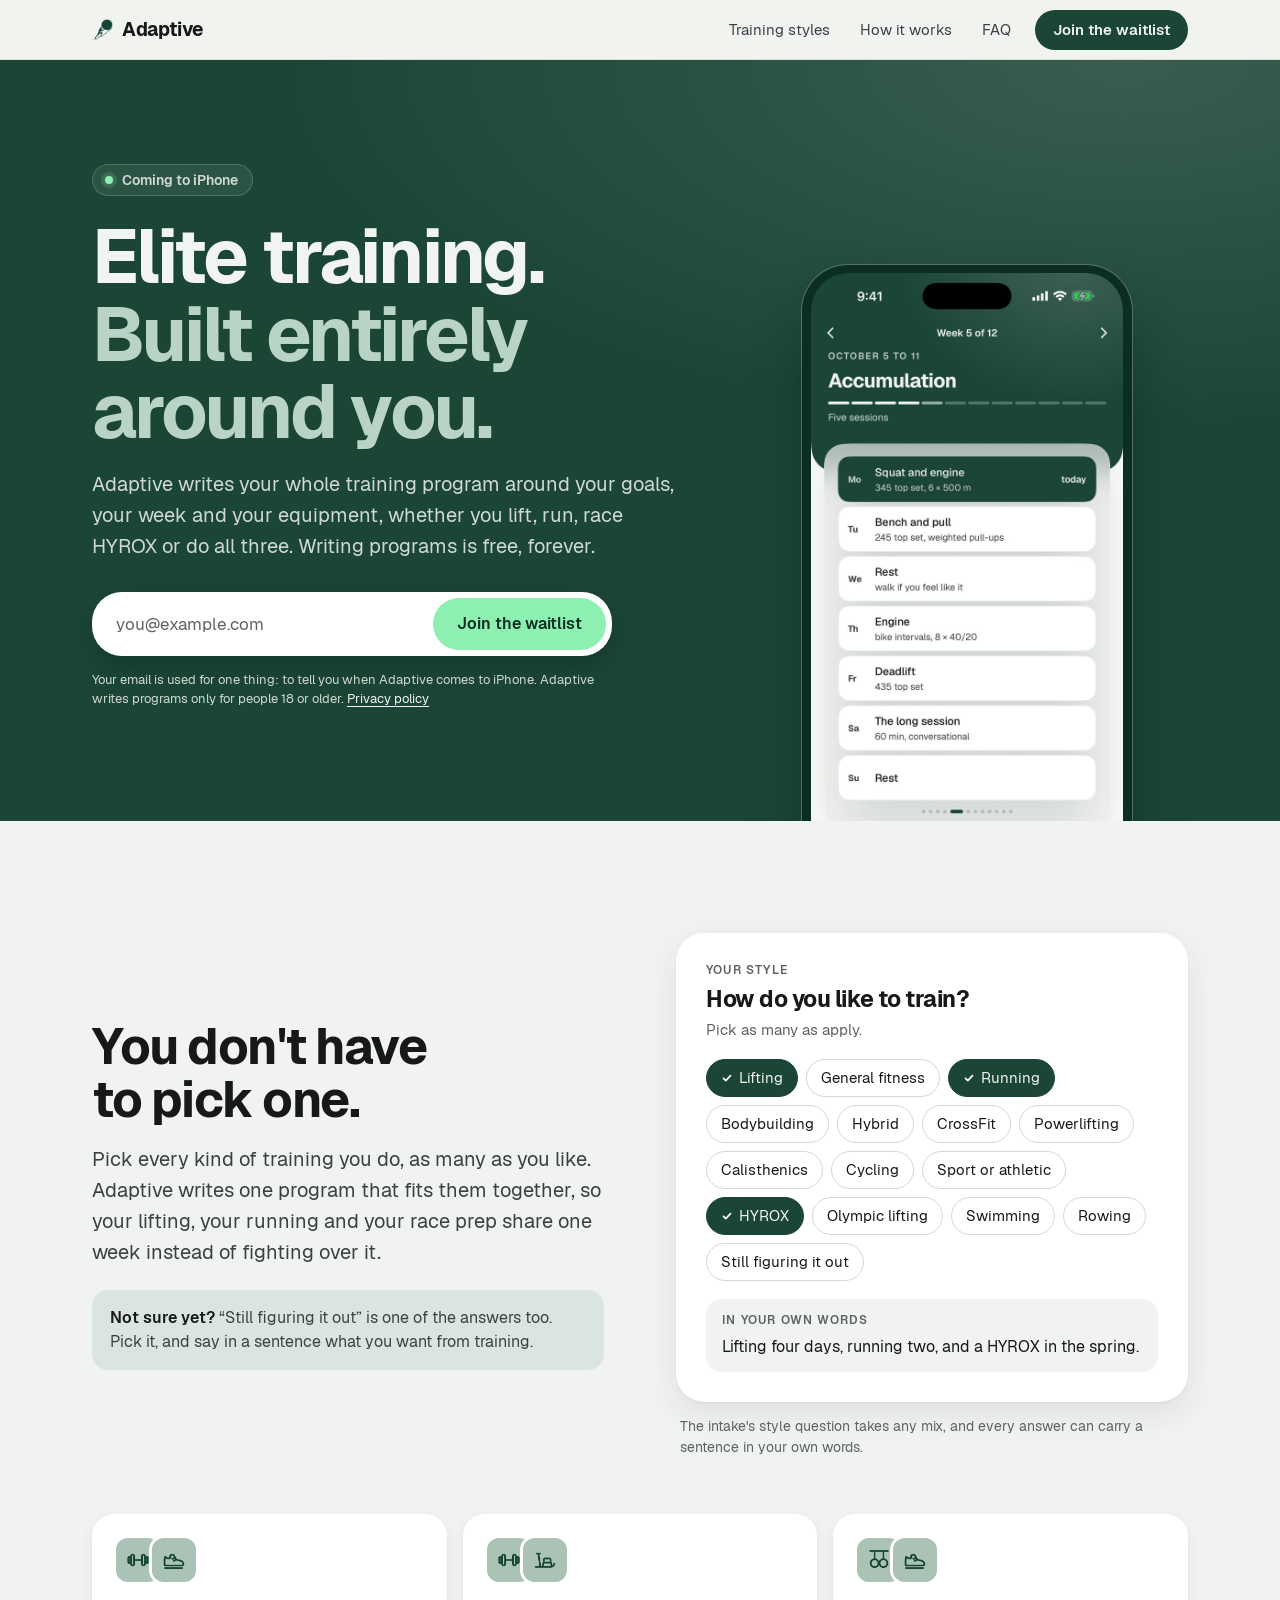
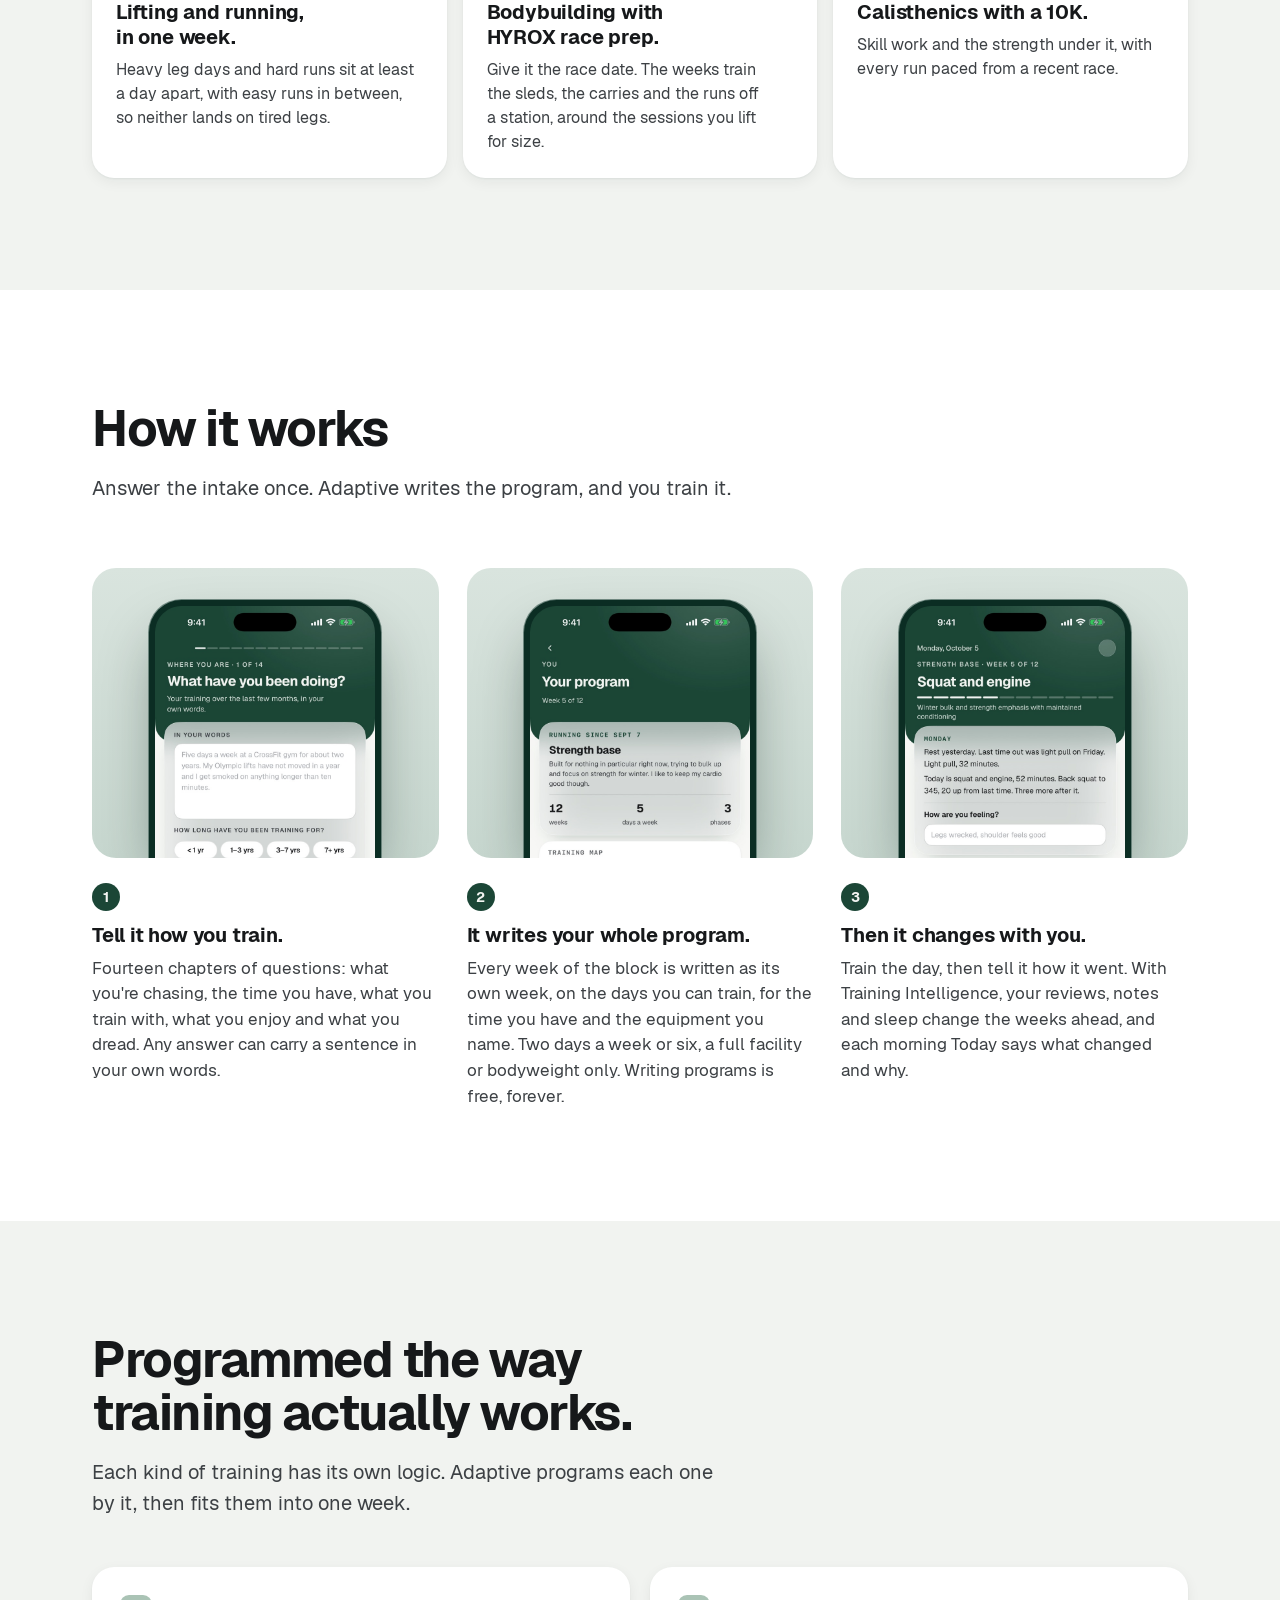
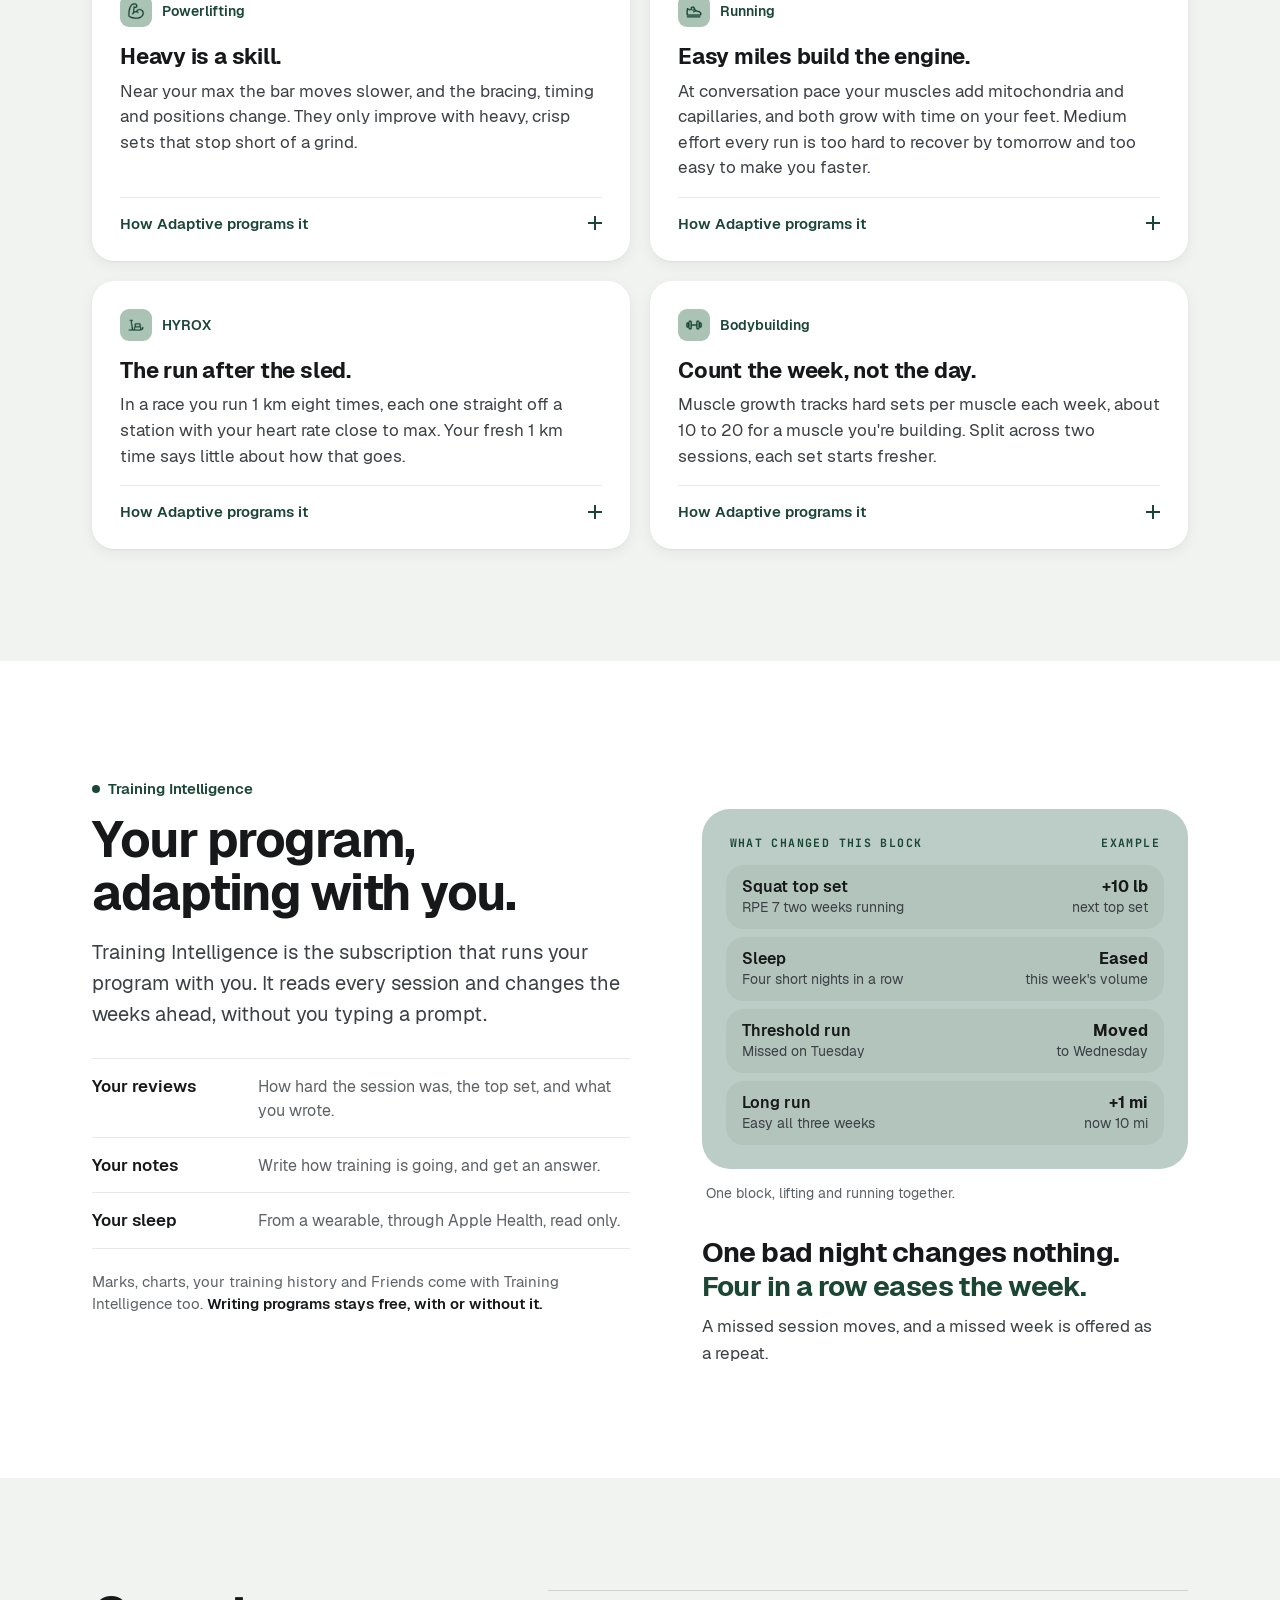
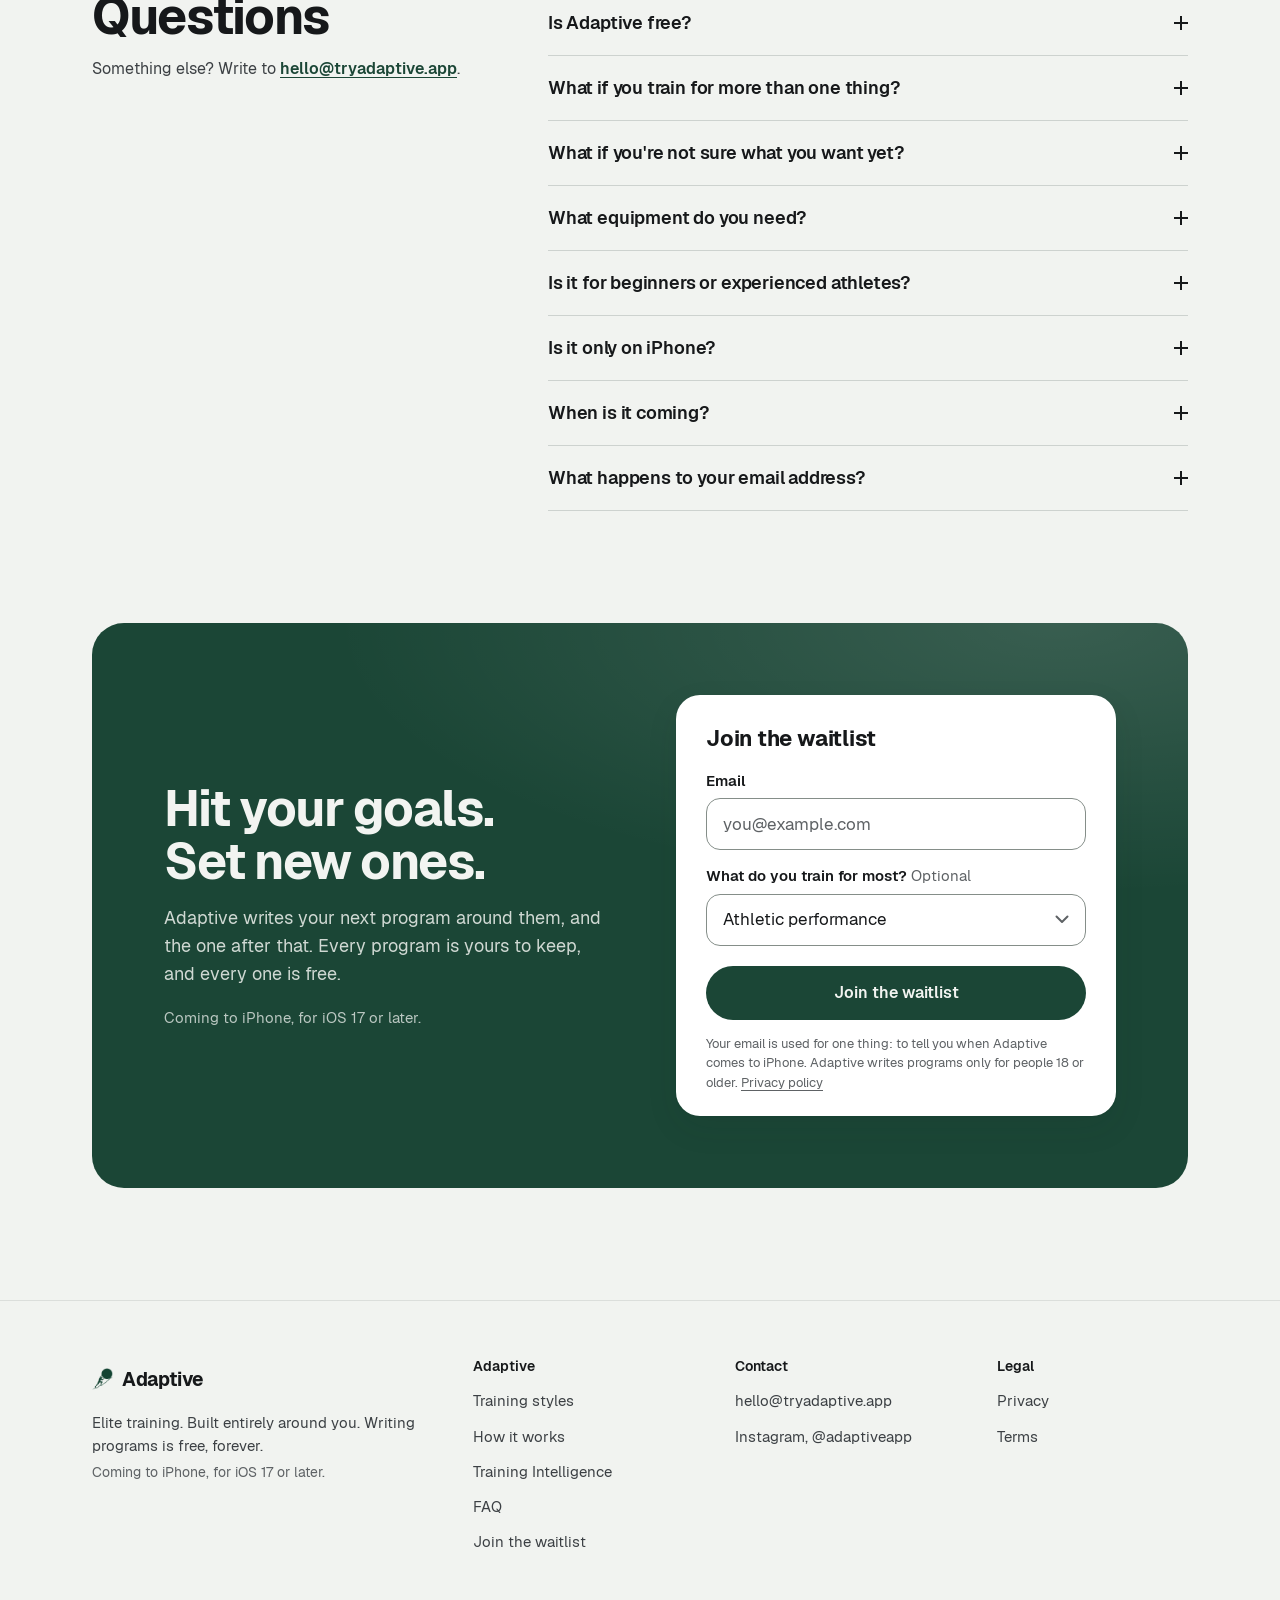
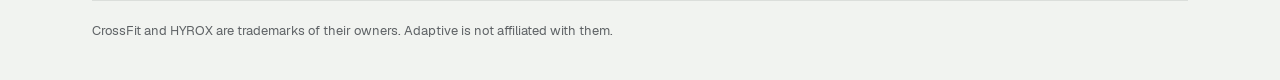
==== commit c1d287d2: "Rebuild from the app repository" ====
--- a/athletic-performance/index.html
+++ b/athletic-performance/index.html
@@ -45,7 +45,7 @@
 <p class="solo-links"><a href="../#range">See the training styles <span class="chev" aria-hidden="true">›</span></a></p>
 </div>
 </main>
-<footer class="solo-foot wrap"><p><a href="https://maxcasella.github.io/adaptive-legal/privacy.html">Privacy</a><span class="sep" aria-hidden="true"> · </span><a href="https://maxcasella.github.io/adaptive-legal/terms.html">Terms</a><span class="sep" aria-hidden="true"> · </span><a href="https://www.instagram.com/adaptiveapp/">Instagram</a><span class="sep" aria-hidden="true"> · </span><a href="mailto:max@farmstands.co">Support</a></p><p class="coming" data-prelaunch>Coming to iPhone, for iOS 17 or later.</p></footer>
+<footer class="solo-foot wrap"><p><a href="https://maxcasella.github.io/adaptive-legal/privacy.html">Privacy</a><span class="sep" aria-hidden="true"> · </span><a href="https://maxcasella.github.io/adaptive-legal/terms.html">Terms</a><span class="sep" aria-hidden="true"> · </span><a href="https://www.instagram.com/adaptiveapp/">Instagram</a><span class="sep" aria-hidden="true"> · </span><a href="mailto:hello@tryadaptive.app">Support</a></p><p class="coming" data-prelaunch>Coming to iPhone, for iOS 17 or later.</p></footer>
 </div>
 </body>
 </html>
